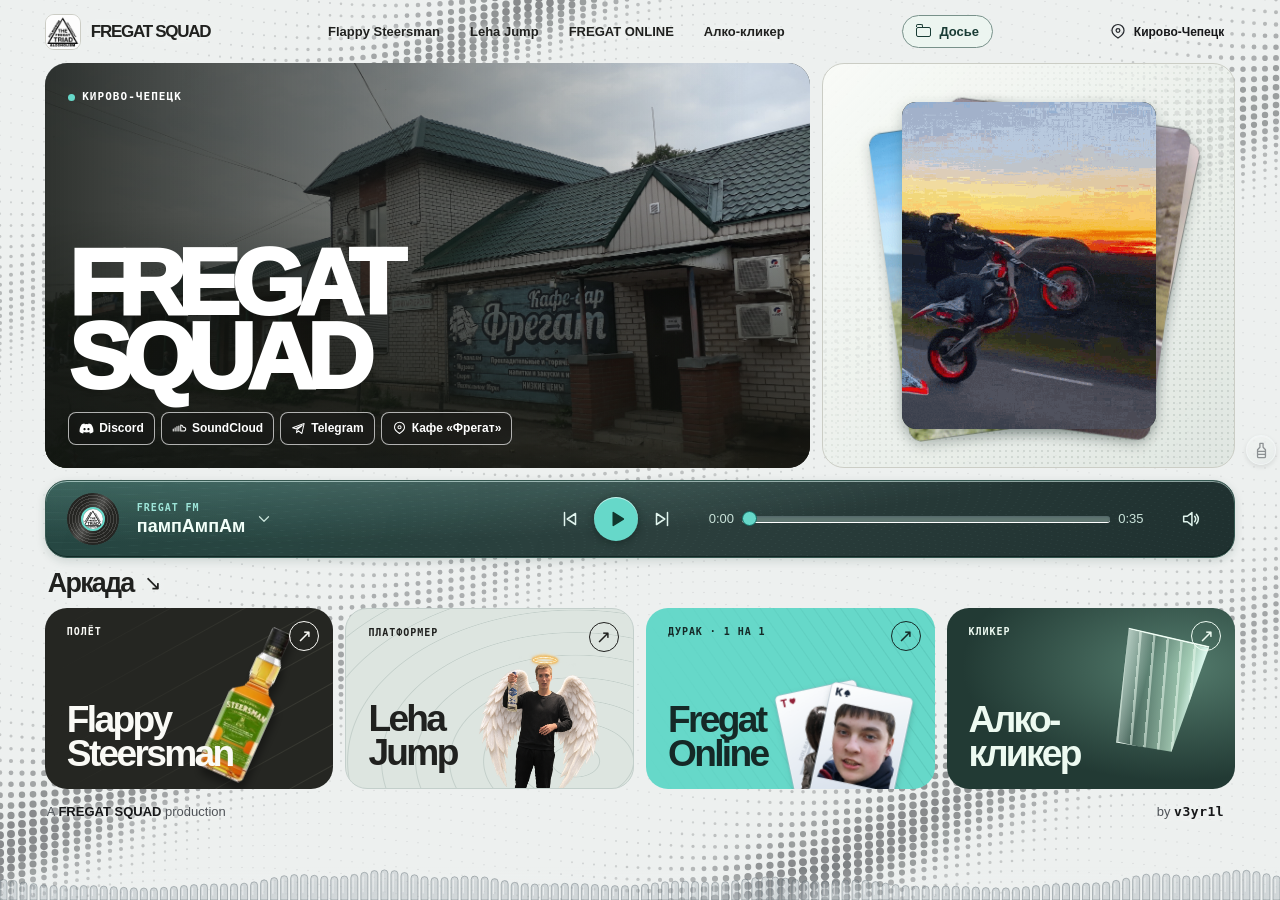
==== index.html @ 4a4ae1e2 "Publish Alko clicker with ten drinks, upgrades and wealth ranking" ====
<!doctype html>
<html lang="ru">
<head>
  <meta charset="utf-8">
  <meta name="viewport" content="width=device-width, initial-scale=1">
  <meta name="description" content="FREGAT SQUAD из Кирово-Чепецка. Слушай треки, листай колоду и заходи к нам.">
  <title>FREGAT SQUAD</title>
  <link rel="icon" href="media/logo.jpg">
  <link rel="preload" as="image" href="media/steersman.png">
  <link rel="stylesheet" href="style.css">
  <link rel="stylesheet" href="flappy.css?v=leaderboards">
  <link rel="stylesheet" href="jump.css">
  <link rel="stylesheet" href="durak.css?v=arcade-glass">
  <link rel="stylesheet" href="bento.css">
  <link rel="stylesheet" href="dossiers.css">
  <link rel="stylesheet" href="bar.css">
  <script src="bar-rules.js" defer></script>
  <script src="bar-save.js" defer></script>
  <script src="bar.js" defer></script>
  <script src="spectra.js" defer></script>
  <script src="soundcloud-player.js" defer></script>
  <script src="site.js?v=equalizer-wave" defer></script>
  <script src="arcade.js?v=leaderboards" defer></script>
  <script src="flappy.js?v=leaderboards" defer></script>
  <script src="jump.js?v=leaderboards" defer></script>
  <script src="durak.js" defer></script>
  <script src="vendor/gsap.min.js" defer></script>
  <script src="bento.js" defer></script>
  <script src="dossiers/members.js" defer></script>
  <script src="dossiers.js" defer></script>
</head>
<body data-leaderboard-url="https://fregat-squad-multiplayer.netlify.app/.netlify/functions/leaderboard">
  <canvas class="dot-wave" aria-hidden="true"></canvas>
  <div class="dot-light" aria-hidden="true"></div>
  <div class="shell">
    <header class="masthead">
      <a class="arcade-home" href="#home" aria-label="FREGAT SQUAD — главная"><img src="media/logo.jpg" alt="" width="38" height="38"><span>FREGAT SQUAD</span></a>
      <nav class="game-nav" aria-label="Игры FREGAT SQUAD">
        <a href="#flappy">Flappy Steersman</a>
        <a href="#leha-jump">Leha Jump</a>
        <a href="#fregat-online">FREGAT ONLINE</a>
        <a href="#alko-clicker">Алко-кликер</a>
      </nav>
      <a class="archive-link" href="#dossiers"><i aria-hidden="true"></i>Досье</a>
      <a class="city" href="https://yandex.ru/maps/org/fregat/206045547952/?ll=50.057565%2C58.547679&amp;z=14" target="_blank" rel="noopener">
        <svg viewBox="0 0 24 24" aria-hidden="true"><path d="M20 10c0 5-8 10-8 10S4 15 4 10a8 8 0 1 1 16 0Z"/><circle cx="12" cy="10" r="2.5"/></svg>
        Кирово-Чепецк
      </a>
    </header>
    <main>
      <div class="hero">
        <section class="intro" aria-labelledby="title">
          <img class="venue-photo" src="media/fregat-cafe.jpg" alt="">
          <span class="venue-tag"><i aria-hidden="true"></i> Кирово-Чепецк</span>
          <h1 id="title"><span>FREGAT</span><span>SQUAD</span></h1>
          <nav class="socials" aria-label="Ссылки сквада">
            <a href="https://discord.gg/5tpP6APnrq" target="_blank" rel="noopener"><svg viewBox="0 0 24 24" aria-hidden="true"><path fill="currentColor" stroke="none" d="M19.8 5.4a18 18 0 0 0-4.5-1.4l-.6 1.2a17 17 0 0 0-5.4 0L8.7 4a18 18 0 0 0-4.5 1.4C1.4 9.5.6 13.5 1 17.4a18 18 0 0 0 5.5 2.7l1.2-1.9-1.8-.9.4-.3a13.6 13.6 0 0 0 11.4 0l.4.3-1.8.9 1.2 1.9a18 18 0 0 0 5.5-2.7c.5-4.5-.8-8.5-3.2-12Zm-11 9.5c-1 0-1.7-.9-1.7-1.9 0-1.1.7-1.9 1.7-1.9s1.8.8 1.8 1.9c0 1-.8 1.9-1.8 1.9Zm6.4 0c-1 0-1.8-.9-1.8-1.9 0-1.1.8-1.9 1.8-1.9s1.7.8 1.7 1.9c0 1-.7 1.9-1.7 1.9Z"/></svg>Discord</a>
            <a href="https://soundcloud.com/anonymousfregatclub" target="_blank" rel="noopener"><svg viewBox="0 0 24 24" aria-hidden="true"><path d="M2 13v3m3-5v5m3-7v7m3-8v8m3-9.5V16h5a3 3 0 1 0-1.1-5.8A4.5 4.5 0 0 0 14 6.5Z"/></svg>SoundCloud</a>
            <a href="https://t.me/fregatsquad" target="_blank" rel="noopener"><svg viewBox="0 0 24 24" aria-hidden="true"><path d="m21 4-3.6 16-5.5-4.2-3 2.8.5-4.7L18 7.3l-10.6 5-4.8-1.5L21 4Z"/></svg>Telegram</a>
            <a href="https://yandex.ru/maps/org/fregat/206045547952/?ll=50.057565%2C58.547679&amp;z=14" target="_blank" rel="noopener"><svg viewBox="0 0 24 24" aria-hidden="true"><path d="M20 10c0 5-8 10-8 10S4 15 4 10a8 8 0 1 1 16 0Z"/><circle cx="12" cy="10" r="2.5"/></svg>Кафе «Фрегат»</a>
          </nav>
        </section>
        <section class="gallery" aria-label="Колода сквада">
          <button class="deck" type="button" aria-label="Показать следующую карту">
            <span class="card" data-depth="0"><img src="media/pitabaik1.gif" alt="Питбайк на закате"></span>
            <span class="card" data-depth="1" aria-hidden="true"><img src="media/pitbaik2.gif" alt="Питбайк, второй кадр"></span>
            <span class="card" data-depth="2" aria-hidden="true"><img src="media/pitbaik3.gif" alt="Питбайк, третий кадр"></span>
            <span class="card" data-depth="3" aria-hidden="true"><img src="media/surprise.jpg" alt="Сюрприз"></span>
          </button>
        </section>
      </div>
      <section class="flight" id="flight" data-game-view="flappy" data-game-title="Flappy Steersman" tabindex="0" aria-label="Игровое поле" aria-describedby="flight-help" hidden>
        <img class="flight-photo" src="media/fregat-cafe.jpg" alt="" loading="lazy">
        <canvas id="flight-canvas" aria-hidden="true"></canvas>
        <div class="flight-hud">
          <div class="flight-meters">
            <div>Счёт <output id="flight-score">0</output></div>
            <div>Рекорд <output id="flight-best">0</output></div>
          </div>
          <button class="flight-pause" id="flight-pause" type="button" aria-label="Пауза игры" hidden>
            <svg viewBox="0 0 24 24" aria-hidden="true"><path d="M9 5v14m6-14v14"/></svg>
          </button>
        </div>
        <div class="flight-overlay" id="flight-overlay">
          <div class="flight-panel">
            <h1 id="flight-title">Flappy<br>Steersman</h1>
            <p id="flight-status" role="status">Пролетай в просветах между стеклянными щитами.</p>
            <form class="flight-entry" id="flight-entry" hidden>
              <label for="flight-nickname">Никнейм для таблицы</label>
              <div class="flight-entry-fields">
                <input id="flight-nickname" type="text" required maxlength="20" autocomplete="nickname" spellcheck="false">
                <button class="flight-action" type="submit">Записать</button>
              </div>
            </form>
            <button class="flight-action" id="flight-action" type="button">Взлететь</button>
            <p class="flight-help" id="flight-help"><kbd>Пробел</kbd>, <kbd>↑</kbd> или касание экрана</p>
          </div>
          <details class="flight-leaders" id="flight-leaders">
            <summary>Таблица лидеров</summary>
            <p id="flight-leaders-empty">Запись от 21 очка.</p>
            <div class="flight-leaders-scroll" tabindex="0" role="region" aria-label="Общий рейтинг Flappy Steersman" hidden>
              <table aria-label="Результаты Flappy Steersman" id="flight-leaders-table" hidden>
                <thead><tr><th scope="col">Место</th><th scope="col">Ник</th><th scope="col">Очки</th></tr></thead>
                <tbody></tbody>
              </table>
            </div>
            <button type="button" class="flight-leaders-button" data-leaders-more hidden>Все рекорды</button>
            <button type="button" class="flight-leaders-button" data-leaders-import hidden>Перенести рекорды из этого браузера</button>
            <small class="flight-leaders-scope" data-leaders-feedback role="status"></small>
          </details>
        </div>
      </section>
      <section class="flight jump" id="jump" data-game-view="leha-jump" data-game-title="Leha Jump" tabindex="0" aria-label="Игровое поле Leha Jump" aria-describedby="jump-help" hidden>
        <img class="flight-photo" src="media/fregat-cafe.jpg" alt="" loading="lazy">
        <canvas id="jump-canvas" aria-hidden="true"></canvas>
        <div class="jump-stick" id="jump-stick" aria-hidden="true" hidden>
          <span class="jump-stick-knob"></span>
        </div>
        <div class="flight-hud">
          <div class="flight-meters">
            <div>Очки <output id="jump-score">0</output></div>
            <div>Рекорд <output id="jump-best">0</output></div>
          </div>
          <button class="flight-pause" id="jump-pause" type="button" aria-label="Пауза в Leha Jump" hidden>
            <svg viewBox="0 0 24 24" aria-hidden="true"><path d="M9 5v14m6-14v14"/></svg>
          </button>
        </div>
        <div class="flight-overlay" id="jump-overlay">
          <div class="flight-panel jump-panel">
            <h1 id="jump-title">Leha Jump</h1>
            <p id="jump-status" role="status">Гироскутер подбрасывает, бутылка даёт реактивный разгон. Берегись кактусов. Треснувшие платформы выдерживают один прыжок.</p>
            <form class="flight-entry" id="jump-entry" hidden>
              <label for="jump-nickname">Никнейм для таблицы</label>
              <div class="flight-entry-fields">
                <input id="jump-nickname" type="text" required maxlength="20" autocomplete="nickname" spellcheck="false">
                <button class="flight-action" type="submit">Записать</button>
              </div>
            </form>
            <button class="flight-action" id="jump-action" type="button">Начать подъём</button>
            <p class="flight-help" id="jump-help"><span class="jump-help-keys">Удерживай <kbd>←</kbd> <kbd>→</kbd> или край поля.</span><span class="jump-help-touch">Двигай джойстик влево и вправо.</span></p>
          </div>
          <details class="flight-leaders" id="jump-leaders">
            <summary>Таблица лидеров</summary>
            <p>Запись от 150 очков.</p>
            <div class="flight-leaders-scroll" tabindex="0" role="region" aria-label="Общий рейтинг Leha Jump" hidden>
              <table aria-label="Результаты Leha Jump" hidden>
                <thead><tr><th scope="col">Место</th><th scope="col">Ник</th><th scope="col">Очки</th></tr></thead>
                <tbody></tbody>
              </table>
            </div>
            <button type="button" class="flight-leaders-button" data-leaders-more hidden>Все рекорды</button>
            <button type="button" class="flight-leaders-button" data-leaders-import hidden>Перенести рекорды из этого браузера</button>
            <small class="flight-leaders-scope" data-leaders-feedback role="status"></small>
          </details>
        </div>
      </section>
      <section class="durak" data-game-view="fregat-online" data-game-title="FREGAT ONLINE" data-multiplayer-url="https://fregat-squad-multiplayer.netlify.app/.netlify/functions/durak" aria-label="FREGAT ONLINE" hidden>
        <div class="durak-layout">
          <div class="durak-lobby">
            <h1><span>FREGAT</span><span>ONLINE</span></h1>
            <p class="durak-game-type">Подкидной дурак · 1 на 1</p>
            <p class="durak-demo-note" id="durak-notice" role="status"></p>

            <form class="durak-panel" id="durak-lobby">
              <label for="durak-nickname">Твой ник</label>
              <input id="durak-nickname" name="nickname" maxlength="20" autocomplete="nickname" placeholder="Никнейм за столом" required>
              <button class="durak-button" type="submit">Найти соперника <span aria-hidden="true">→</span></button>
            </form>

            <div class="durak-panel" id="durak-search" hidden>
              <h2>Ищем соперника…</h2>
              <p>Когда за стол сядет второй игрок, раздадим по шесть карт.</p>
              <button class="durak-button durak-secondary" id="durak-cancel-search" type="button">Отменить поиск</button>
            </div>

            <div class="durak-panel" id="durak-match" hidden>
            <h2 id="durak-match-title">Матч</h2>
            <button class="durak-button durak-secondary" id="durak-leave" type="button">Сдаться</button>
            <button class="durak-button" id="durak-retry" type="button" hidden>Следующий матч</button>
            </div>
          </div>

          <section class="durak-table" id="durak-table" aria-label="Карточный стол">
            <div class="durak-cover">
              <div class="durak-fan" aria-hidden="true">
                <img src="media/durak/hearts-A.png" alt="">
                <img src="media/durak/clubs-K.png" alt="">
                <img src="media/durak/diamonds-Q.png" alt="">
              </div>
              <p>Колода Фрегата <span>36 карт</span></p>
            </div>
            <div class="durak-opponent-zone">
              <div class="durak-person"><b aria-hidden="true">С</b><span id="durak-opponent">Соперник</span></div>
              <div class="durak-opponent-hand" id="durak-opponent-hand" aria-hidden="true"></div>
            </div>
            <div class="durak-deck" id="durak-deck" hidden>
              <div class="durak-stack" id="durak-deck-count" aria-label="Осталось карт"></div>
              <span class="durak-deck-caption">Козырь <b class="durak-trump" id="durak-trump"></b></span>
            </div>
            <div class="durak-center" id="durak-center"></div>
            <div class="durak-hand-panel">
              <div class="durak-hand-info"><strong id="durak-player-name">Твои карты</strong></div>
              <div class="durak-hand" id="durak-hand" aria-label="Твоя рука"></div>
              <div class="durak-table-actions" id="durak-table-actions" hidden>
                <button class="durak-button durak-secondary" id="durak-take" type="button">Взять карты</button>
                <button class="durak-button" id="durak-done" type="button">Бито</button>
              </div>
              <p id="durak-table-status" role="status">Найди соперника, чтобы начать матч.</p>
            </div>
          </section>
        </div>
      </section>
      <section class="bar-game" data-game-view="alko-clicker" data-game-title="Алко-кликер" aria-label="Алко-кликер" hidden>
        <div class="bar-counter">
          <header class="bar-heading"><h1>Алко-кликер</h1><span>FREGAT BAR</span></header>
          <div class="bar-wallet"><strong id="bar-balance">0</strong><span>Fregat Coin</span></div>
          <div class="bar-scene">
            <div class="bar-halo" aria-hidden="true"></div>
            <button type="button" id="bar-tap" aria-label="Нажать на рюмку и заработать Fregat Coin">
              <svg viewBox="0 0 200 210" class="bar-glass" aria-hidden="true">
                <defs>
                  <linearGradient id="bar-crystal"><stop stop-color="#edfff8" stop-opacity=".85"/><stop offset=".09" stop-color="#dcfff5" stop-opacity=".22"/><stop offset=".24" stop-color="#ecffff" stop-opacity=".62"/><stop offset=".34" stop-color="#99ded3" stop-opacity=".15"/><stop offset=".72" stop-color="#b2eee3" stop-opacity=".13"/><stop offset=".88" stop-color="#effff8" stop-opacity=".66"/><stop offset="1" stop-color="#a8e6da" stop-opacity=".35"/></linearGradient>
                  <clipPath id="bar-inside"><path d="M27 38 Q100 60 173 38 L148 164 Q100 180 52 164Z"/></clipPath>
                </defs>
                <path d="M22 32 Q100 9 178 32 L151 181 Q100 202 49 181Z" fill="url(#bar-crystal)" stroke="#ddfff2" stroke-width="2"/>
                <g clip-path="url(#bar-inside)"><g class="bar-fill">
                  <path d="M18 60 Q61 48 99 59 T182 60 V189 H18Z" fill="var(--liquid)" opacity=".83"/>
                  <path d="M18 60 Q61 48 99 59 T182 60" fill="none" stroke="#fffbe3" stroke-width="3" opacity=".85"/>
                </g></g>
                <g fill="none" stroke="#d7fff4"><path opacity=".74" d="M26 40 54 178 68 183 47 46 M70 47 81 184 M151 45 134 184 145 180 171 43"/><path stroke-width="3" opacity=".32" d="m57 48 16 122m67-121-12 121"/></g>
                <path d="M48 169 Q100 189 154 169 L151 182 Q100 200 49 182Z" fill="url(#bar-crystal)"/>
                <ellipse cx="100" cy="32" rx="78" ry="13" fill="#b2fbe7" fill-opacity=".12" stroke="#e3fff5" stroke-width="3"/>
                <path d="M30 30 Q68 16 119 20" fill="none" stroke="white" stroke-width="3" stroke-linecap="round"/>
              </svg>
            </button>
          </div>
          <div class="bar-serving"><strong id="bar-serving">Пустая рюмка</strong><button type="button" id="bar-sip" hidden>Выпить</button></div>
          <div class="bar-rates"><span><b id="bar-power">+1</b> за тап</span><span><b id="bar-rate">0</b> FC / сек</span></div>
        </div>
        <div class="bar-ledger">
          <div class="bar-switch" aria-label="Разделы бара"><button type="button" aria-pressed="true" data-bar-panel="shelf">Бар</button><button type="button" aria-pressed="false" data-bar-panel="snacks">Закусь</button><button type="button" aria-pressed="false" data-bar-panel="upgrades">Прокачка</button><button type="button" aria-pressed="false" data-bar-panel="rich">Рейтинг</button></div>
          <div class="bar-catalog" id="bar-shelf"><header><h2>Барная карта</h2><span id="bar-count"></span></header><div id="bar-drinks"></div></div>
          <div class="bar-catalog" id="bar-upgrades" hidden><header><h2>Прокачка</h2></header><div id="bar-equipment"></div></div>
          <div class="bar-catalog" id="bar-snacks" hidden><header><h2>Закусь</h2></header><p id="bar-bites"></p><div id="bar-food"></div></div>
          <div class="bar-catalog" id="bar-rich" hidden><header><h2>Богатейшие</h2></header>
            <form id="bar-enroll"><label for="bar-nick">Ник в рейтинге</label><input id="bar-nick" maxlength="20" required autocomplete="nickname"><button>Войти в рейтинг</button></form>
            <p id="bar-profile"></p><ol id="bar-leaders"></ol><p id="bar-rank-status" role="status"></p>
          </div>
          <dialog id="bar-photo" aria-labelledby="bar-caption"><button type="button" aria-label="Закрыть фото">×</button><img alt=""><h2 id="bar-caption"></h2><p></p></dialog>
          <p class="bar-message" id="bar-message" role="status">Нажимай на рюмку, чтобы заработать монеты.</p>
        </div>
      </section>
      <section class="dossiers" data-game-view="dossiers" data-game-title="Досье Фрегата" aria-label="Досье Фрегата" hidden>
        <div id="dossier-desk"></div>
        <dialog id="member-file" aria-labelledby="member-file-name">
          <article class="file-paper" id="member-file-paper"></article>
        </dialog>
        <dialog id="dossier-viewer" aria-labelledby="viewer-caption">
          <div class="viewer-frame">
            <button class="viewer-close" type="button" aria-label="Закрыть просмотр">×</button>
            <img class="viewer-image" alt="">
            <div class="viewer-controls">
              <button type="button" data-step="-1" aria-label="Предыдущий снимок">←</button>
              <div><strong id="viewer-caption"></strong><small id="viewer-position"></small></div>
              <button type="button" data-step="1" aria-label="Следующий снимок">→</button>
            </div>
          </div>
        </dialog>
      </section>
      <section class="player" aria-label="Музыка FREGAT SQUAD">
        <audio id="audio" src="media/music/00_pampam.mp3" preload="metadata"></audio>
        <div class="track">
          <span class="record"><img class="track-logo" src="media/logo.jpg" width="30" height="30" alt=""></span>
          <div class="track-copy">
            <button class="track-toggle" id="track-toggle" type="button" aria-label="Выбрать трек" aria-describedby="track-title" aria-expanded="false" aria-controls="playlist">
              <span class="track-labels">
                <span class="radio-name">Fregat FM</span>
                <span id="player-status" aria-live="polite"></span>
                <strong id="track-title">пампАмпАм</strong>
              </span>
              <svg viewBox="0 0 24 24" aria-hidden="true"><path d="m6 9 6 6 6-6"/></svg>
            </button>
            <ol class="player-panel playlist" id="playlist" aria-label="Треки сквада" inert>
              <li><button type="button" data-file="00_pampam.mp3" aria-current="true">пампАмпАм</button></li>
              <li><button type="button" data-file="01_pitbaik.m4a">Питбайк</button></li>
              <li><button type="button" data-file="06_radio_fregat_fm.m4a">Радио Фрегат FM</button></li>
              <li><button type="button" data-soundcloud="klinok">Клинок</button></li>
              <li><button type="button" data-soundcloud="vofregatexolodno">#вофрегатехолодно</button></li>
              <li><button type="button" data-soundcloud="fregatovskayaromantika">Фрегатовская романтика</button></li>
              <li><button type="button" data-file="07_zapakh_mertvyachiny.m4a">Запах мертвячины</button></li>
              <li><button type="button" data-file="04_freddie_krueger.m4a">Freddie Krueger</button></li>
              <li><button type="button" data-soundcloud="dodna">До дна</button></li>
              <li><button type="button" data-soundcloud="daimneskazat">Дай мне сказать</button></li>
            </ol>
          </div>
        </div>
        <div class="controls">
          <button id="previous" type="button" aria-label="Предыдущий трек"><svg viewBox="0 0 24 24" aria-hidden="true"><path d="M6 5v14m12-13-9 6 9 6Z"/></svg></button>
          <button id="play" type="button" aria-label="Воспроизвести"><svg viewBox="0 0 24 24" aria-hidden="true"><path class="play-shape" d="m9 5 11 7-11 7Z"/><path class="pause-shape" d="M9 5v14m6-14v14"/></svg></button>
          <button id="next" type="button" aria-label="Следующий трек"><svg viewBox="0 0 24 24" aria-hidden="true"><path d="M18 5v14M6 6l9 6-9 6Z"/></svg></button>
        </div>
        <div class="timeline">
          <span id="elapsed">0:00</span>
          <input id="seek" type="range" min="0" max="1000" value="0" aria-label="Позиция в треке" disabled>
          <span id="duration">0:00</span>
        </div>
        <div class="sound">
          <button id="sound-toggle" type="button" aria-label="Настройки громкости" aria-expanded="false" aria-controls="sound-panel">
            <svg viewBox="0 0 24 24" aria-hidden="true"><path d="M4 9h4l5-4v14l-5-4H4Z"/><path class="sound-waves" d="M16 9a5 5 0 0 1 0 6m2-8a8 8 0 0 1 0 10"/><path class="sound-muted" d="m16 10 5 5m0-5-5 5"/></svg>
          </button>
          <div class="player-panel sound-panel" id="sound-panel" inert>
            <label for="volume">Громкость</label>
            <output id="volume-value" for="volume">8%</output>
            <input id="volume" type="range" min="0" max="100" value="8">
          </div>
        </div>
        <div class="soundcloud-host" id="soundcloud-host" hidden></div>
      </section>
      <section class="home-games" aria-labelledby="games-title">
        <h2 id="games-title">Аркада<span aria-hidden="true">↘</span></h2>
        <div class="game-tiles">
          <a class="game-tile game-flight" href="#flappy">
            <span class="game-kind">Полёт</span>
            <strong>Flappy<br>Steersman</strong>
            <span class="game-art flight-art" aria-hidden="true"><img src="media/steersman.png" alt=""></span>
            <span class="tile-arrow" aria-hidden="true">↗</span>
          </a>
          <a class="game-tile game-jump" href="#leha-jump">
            <span class="game-kind">Платформер</span>
            <strong>Leha<br>Jump</strong>
            <img class="game-art jump-art" src="media/leha.png" alt="">
            <span class="tile-arrow" aria-hidden="true">↗</span>
          </a>
          <a class="game-tile game-online" href="#fregat-online">
            <span class="game-kind">Дурак · 1 на 1</span>
            <strong>Fregat<br>Online</strong>
            <span class="game-art hand-art" aria-hidden="true"><img src="media/durak/hearts-A.png" alt=""><img src="media/durak/spades-K.png" alt=""></span>
            <span class="tile-arrow" aria-hidden="true">↗</span>
          </a>
          <a class="game-tile game-bar" href="#alko-clicker">
            <span class="game-kind">Кликер</span><strong>Алко-<br>кликер</strong>
            <span class="game-art bar-tile-glass" aria-hidden="true"></span><span class="tile-arrow" aria-hidden="true">↗</span>
          </a>
        </div>
      </section>
    </main>
    <footer class="site-credit">
      <span>A <strong>FREGAT SQUAD</strong> production</span>
      <span class="site-credit-maker">by <strong>v3yr1l</strong></span>
    </footer>
  </div>
  <div class="equalizer" aria-hidden="true"><canvas id="equalizer"></canvas></div>
  <button class="bottle-button" type="button" aria-label="Запустить бутылки Steersman" title="Steersman">
    <svg viewBox="0 0 24 24" aria-hidden="true"><path d="M10 3h4v5l3 3v8.5a1.5 1.5 0 0 1-1.5 1.5h-7A1.5 1.5 0 0 1 7 19.5V11l3-3Zm-3 10h10m-10 4h10"/></svg>
  </button>
  <div class="bottle-layer" aria-hidden="true"></div>
  <template id="bottle-template">
    <span class="falling-bottle"><img src="media/steersman.png" width="447" height="447" alt=""></span>
  </template>
</body>
</html>
---- style.css ----
﻿:root {
  color-scheme: light;
  --ink: #161719;
  --muted: #4f5358;
  --line: #26292e36;
  --accent: #26292e;
  --glass-rim: #faffffad;
  --glass-fill: radial-gradient(ellipse at 18% -30%, #ffffff46, transparent 60%),
    linear-gradient(144deg, #ffffff12, transparent 43%, #68768c07 67%, #8693a31c);
  --glass-depth: inset 1px 1px 2px #ffffffbf, inset 3px 4px 8px #ffffff42,
    inset -1px -1px 2px #fff8, inset -3px -4px 9px #38425230, 3px 5px 12px #2e36472e;
  --equalizer-height: clamp(82px, 12vh, 128px);
  font-family: "Segoe UI", Arial, sans-serif;
  color: var(--ink);
  background: #ebeced;
}

*, *::before, *::after { box-sizing: border-box; }
body { margin: 0; min-height: 100vh; padding-bottom: calc(var(--equalizer-height) + env(safe-area-inset-bottom)); }
a { color: inherit; text-decoration: none; }
button, input { font: inherit; color: inherit; }
button, input[type="range"] { cursor: pointer; }
:focus-visible { outline: 2px solid var(--accent); outline-offset: 4px; }
svg { width: 22px; height: 22px; fill: none; stroke: currentColor; stroke-width: 1.65; stroke-linecap: round; stroke-linejoin: round; }

.dot-wave, .dot-light {
  position: fixed;
  inset: 0;
  width: 100%;
  height: 100%;
  pointer-events: none;
}
.dot-light {
  background: radial-gradient(ellipse 200px 160px at var(--light-x, 50%) var(--light-y, 50%), #fff9, transparent);
  opacity: 0;
  transition: opacity .35s;
}
.dot-light[data-visible] { opacity: 1; }

.equalizer {
  position: fixed;
  inset: auto 0 0;
  z-index: 1;
  padding-bottom: env(safe-area-inset-bottom);
  background: linear-gradient(transparent 48%, #eff3f54d);
  pointer-events: none;
}
.equalizer canvas {
  display: block;
  width: 100%;
  height: var(--equalizer-height);
}
.bottle-button {
  position: fixed;
  z-index: 3;
  top: 50%;
  right: max(11px, env(safe-area-inset-right));
  transform: translateY(-50%);
  display: grid;
  width: 40px;
  height: 40px;
  padding: 0;
  place-items: center;
  border: 1px solid var(--glass-rim);
  border-radius: 50%;
  background: var(--glass-fill);
  box-shadow: var(--glass-depth);
  color: #44484e;
  opacity: .57;
  backdrop-filter: blur(1.5px);
  transition: background .2s, opacity .2s, box-shadow .2s;
}
.bottle-button:hover, .bottle-button:focus-visible {
  opacity: 1;
  background-color: #fff3;
  box-shadow: var(--glass-depth), 0 4px 16px #17191e25;
}
.bottle-button svg { width: 19px; height: 19px; }
.bottle-layer {
  position: fixed;
  z-index: 4;
  inset: 0;
  overflow: hidden;
  pointer-events: none;
}
.falling-bottle {
  position: absolute;
  top: 0;
  left: 0;
  aspect-ratio: 128 / 409;
  visibility: hidden;
  filter: drop-shadow(2px 6px 4px #17191e4d);
}
.falling-bottle img {
  position: absolute;
  left: -125%;
  top: -4.9%;
  width: 349.2%;
  height: auto;
  clip-path: polygon(44.8% 4.5%, 54.6% 4.5%, 55.7% 5.6%, 55.6% 20.3%, 57.8% 24.5%, 57.8% 34%, 56.3% 38.7%, 58% 42%, 63.5% 46.3%, 64% 49.4%, 64% 92.8%, 62.5% 95.3%, 37.6% 95.3%, 36% 92.8%, 36% 49.3%, 37% 46.7%, 42.5% 42.8%, 44% 38.7%, 42.4% 34%, 42.3% 24.8%, 44.5% 20.4%, 44.2% 5.9%);
}

.shell {
  position: relative;
  display: flex;
  flex-direction: column;
  width: min(100% - 80px, 1240px);
  min-height: calc(100svh - var(--equalizer-height) - env(safe-area-inset-bottom));
  margin-inline: auto;
}
.site-credit {
  display: flex;
  flex-wrap: wrap;
  justify-content: center;
  align-items: center;
  align-self: center;
  gap: 7px 11px;
  margin: auto 0 12px;
  padding: 5px 5px 5px 13px;
  border: 1px solid var(--glass-rim);
  border-radius: 999px;
  background: var(--glass-fill);
  backdrop-filter: blur(2px);
  box-shadow: var(--glass-depth);
  color: var(--muted);
  font-size: 13px;
  line-height: 1.3;
}
.site-credit strong { color: var(--ink); font-weight: 780; }
.site-credit-maker {
  padding: 4px 9px;
  border: 1px solid #fff9;
  border-radius: 999px;
  background: linear-gradient(130deg, #e3edf7ab, #f9fcffb8);
  box-shadow: inset 0 1px 2px #fff, 0 2px 6px #39466226;
}
.site-credit-maker strong { font-family: Consolas, monospace; letter-spacing: .04em; }
.masthead {
  min-height: 65px;
  display: flex;
  align-items: center;
  justify-content: space-between;
  gap: 12px;
  border-bottom: 1px solid var(--line);
}
.city { display: inline-flex; gap: 6px; align-items: center; padding: 7px 11px; border-radius: 999px; color: var(--ink); font-size: 14px; text-shadow: 0 1px 4px #fff; }
.city svg { width: 18px; height: 18px; color: var(--accent); }
.city:hover { text-decoration: underline; }
.game-nav { display: flex; flex-wrap: wrap; gap: 6px; }
.game-nav a, .game-nav button {
  display: inline-flex;
  align-items: center;
  min-height: 38px;
  padding: 6px 12px;
  border: 1px solid var(--glass-rim);
  border-radius: 999px;
  background: var(--glass-fill);
  backdrop-filter: blur(2px);
  box-shadow: var(--glass-depth);
  font-size: 14px;
  font-weight: 650;
}
.game-nav a:hover, .game-nav a[aria-current="page"] { background-color: #ffffffa1; }
.game-nav button:disabled { color: var(--muted); opacity: .68; cursor: default; }

.hero {
  display: grid;
  grid-template-columns: minmax(0, 1.2fr) minmax(0, 1fr);
  gap: 32px;
  align-items: center;
  padding-block: clamp(26px, 5vh, 62px);
}
.squad-logo {
  display: block;
  width: clamp(96px, 11vw, 148px);
  height: auto;
  margin-bottom: 24px;
  padding: 4px;
  border: 2px solid var(--glass-rim);
  border-radius: 23%;
  background: var(--glass-fill);
  box-shadow: var(--glass-depth), 0 9px 25px #1c22212b;
}
h1 {
  margin: 0 0 28px;
  font-family: "Arial Black", "Segoe UI", Arial, sans-serif;
  font-weight: 900;
  font-size: clamp(71px, 9vw, 142px);
  line-height: .8;
  letter-spacing: -.079em;
  text-shadow: 0 2px 28px #fff;
}
h1 span { display: block; }
h1 span + span {
  background: linear-gradient(105deg, #575c62 1%, #73777a 42%, #414549 83%);
  color: transparent;
  background-clip: text;
  text-shadow: none;
  filter: drop-shadow(0 6px 18px #ffffffb0);
}
.socials { display: flex; flex-wrap: wrap; gap: 8px; }
.socials a {
  min-height: 44px;
  display: inline-flex;
  align-items: center;
  gap: 7px;
  padding: 8px 13px;
  border-radius: 50px;
  font-size: 14px;
  font-weight: 650;
  transition: background-color .18s, box-shadow .18s;
}
.socials a:hover, .city:hover { background-color: #fff3; box-shadow: var(--glass-depth), 0 5px 16px #303c5125; }
.socials svg { width: 18px; height: 18px; }

.gallery {
  --card-width: clamp(175px, 22vw, 290px);
  display: grid;
  justify-items: center;
  padding: 34px 18px;
  isolation: isolate;
  border-radius: 34px;
  overflow: hidden;
}
.deck {
  position: relative;
  width: var(--card-width);
  aspect-ratio: 4 / 5.15;
  display: block;
  padding: 0;
  background: transparent;
  border: 0;
  border-radius: 16px;
  -webkit-tap-highlight-color: transparent;
}
.card {
  position: absolute;
  inset: 0;
  border-radius: 16px;
  padding: 4px;
  border: 1px solid var(--glass-rim);
  overflow: hidden;
  background: var(--glass-fill);
  box-shadow: var(--glass-depth), 0 9px 22px #19202e51;
  backdrop-filter: blur(1px);
  transform: var(--pose);
  transition: transform .2s cubic-bezier(.2,.7,.2,1), border-color .1s ease;
  pointer-events: none;
}
.card[data-depth="0"] { --pose: none; z-index: 4; }
.card[data-depth="1"] { --pose: translate(8%, 1%) rotate(8deg) scale(.96); z-index: 3; }
.card[data-depth="2"] { --pose: translate(-8%, 2%) rotate(-8deg) scale(.95); z-index: 2; }
.card[data-depth="3"] { --pose: translate(12%, 0%) rotate(12deg) scale(.9); z-index: 1; }
.deck:hover .card[data-depth="0"] { border-color: #fff; transform: translateY(-3px) rotate(-1deg); }
.card img { display: block; width: 100%; height: 100%; border-radius: 11px; object-fit: cover; }

.player {
  position: relative;
  z-index: 2;
  display: grid;
  grid-template-columns: minmax(0,1.05fr) auto minmax(0,1fr) auto;
  gap: clamp(12px, 2vw, 28px);
  align-items: center;
  padding: 14px 18px;
  margin-bottom: 24px;
  border-radius: 28px;
}
.city, .socials a, .gallery, .player::before, .player-panel {
  border: 1px solid var(--glass-rim);
  background-image: var(--glass-fill);
  box-shadow: var(--glass-depth);
  backdrop-filter: blur(1.6px);
}
.gallery, .player::before {
  box-shadow: var(--glass-depth), inset 0 0 9px #ffffff4d, 0 13px 27px #31394626;
}
.gallery {
  backdrop-filter: blur(1.3px);
}
.player::before {
  content: "";
  position: absolute;
  inset: 0;
  z-index: -1;
  border-radius: inherit;
  pointer-events: none;
}
.track, .controls, .timeline { display: flex; align-items: center; }
.track { min-width: 0; gap: 11px; }
.track-logo { flex: 0 0 auto; border-radius: 13px; border: 1px solid var(--glass-rim); box-shadow: var(--glass-depth); }
.track-copy { position: relative; min-width: 0; }
.track-toggle {
  min-height: 44px;
  width: 100%;
  display: flex;
  align-items: center;
  gap: 10px;
  padding: 3px 8px;
  text-align: left;
  background: transparent;
  border: 0;
  border-radius: 999px;
}
.track-toggle:hover, .track-toggle[aria-expanded="true"] { background: #fff3; }
.track-labels { display: grid; gap: 2px; min-width: 0; }
#player-status {
  position: absolute;
  width: 1px;
  height: 1px;
  clip-path: inset(50%);
  overflow: hidden;
  white-space: nowrap;
}
.track-labels strong { overflow: hidden; text-overflow: ellipsis; white-space: nowrap; }
.track-toggle svg { flex: 0 0 18px; height: 18px; color: var(--accent); transition: transform .24s; }
.track-toggle[aria-expanded="true"] svg { transform: rotate(180deg); }

.player-panel {
  position: absolute;
  z-index: 3;
  bottom: calc(100% + 19px);
  margin: 0;
  padding: 8px;
  background-color: #eef0f247;
  border-radius: 22px;
  box-shadow: var(--glass-depth), 0 18px 35px #262e442e;
  backdrop-filter: blur(4px);
  opacity: 1;
  visibility: visible;
  transform: translateY(0) scale(1);
  transform-origin: bottom left;
  transition: opacity .22s, transform .25s cubic-bezier(.2,.75,.25,1), visibility 0s;
}
.player-panel[inert] { opacity: 0; visibility: hidden; pointer-events: none; transform: translateY(10px) scale(.96); transition-delay: 0s, 0s, .25s; }
.playlist {
  list-style: none;
  counter-reset: track;
  left: -59px;
  width: min(340px, calc(100vw - 58px));
  max-height: min(365px, 52vh);
  overflow: auto;
}
.playlist li { counter-increment: track; }
.playlist button {
  display: grid;
  width: 100%;
  grid-template-columns: 25px 1fr;
  align-items: center;
  gap: 7px;
  padding: 7px 10px;
  min-height: 39px;
  border: 0;
  border-radius: 9px;
  text-align: left;
  font-size: 15px;
  background: transparent;
  transition: background .18s, color .18s;
}
.playlist button::before {
  content: counter(track, decimal-leading-zero);
  font-size: 12px;
  color: var(--muted);
  font-variant-numeric: tabular-nums;
}
.playlist button:hover { background: #fff4; }
.playlist button[aria-current] { color: var(--accent); background: var(--glass-fill); box-shadow: var(--glass-depth); font-weight: 700; }
.playlist button:focus-visible { outline-offset: -2px; }

.controls { gap: 3px; }
.controls button, #sound-toggle { display: grid; width: 42px; height: 44px; place-items: center; background: transparent; border: 0; border-radius: 50%; }
.controls button, #sound-toggle {
  border: 1px solid var(--glass-rim);
  background: var(--glass-fill);
  box-shadow: var(--glass-depth);
  color: var(--ink);
}
.controls #play { width: 50px; height: 50px; background-color: #fff1; }
.controls button:hover, .controls #play:hover, #sound-toggle:hover, #sound-toggle[aria-expanded="true"] { background-color: #fff4; }
.play-shape { fill: currentColor; }
.pause-shape, #play[data-playing] .play-shape { display: none; }
#play[data-playing] .pause-shape { display: initial; }

.timeline { gap: 8px; color: var(--muted); font-size: 13px; font-variant-numeric: tabular-nums; }
.timeline span { min-width: 3ch; }
.timeline input, .sound-panel input {
  min-width: 0;
  margin: 0;
  min-height: 38px;
  appearance: none;
  background: transparent;
  --range-rail: linear-gradient(90deg, #6f7e93b5 var(--position, 0%), #f8fbffd1 var(--position, 0%));
}
.timeline input::-webkit-slider-runnable-track, .sound-panel input::-webkit-slider-runnable-track {
  height: 6px;
  border-radius: 999px;
  background: var(--range-rail);
  box-shadow: inset 0 1px 2px #27365045, 0 1px 0 #fff;
}
.timeline input::-moz-range-track, .sound-panel input::-moz-range-track {
  height: 6px;
  border-radius: 999px;
  background: var(--range-rail);
  box-shadow: inset 0 1px 2px #27365045, 0 1px 0 #fff;
}
.timeline input::-webkit-slider-thumb, .sound-panel input::-webkit-slider-thumb {
  appearance: none;
  width: 19px;
  height: 19px;
  margin-top: -6.5px;
  border: 1px solid var(--glass-rim);
  border-radius: 50%;
  background: linear-gradient(145deg, #fff, #dce5ef);
  box-shadow: var(--glass-depth), 0 1px 3px #18253655;
}
.timeline input::-moz-range-thumb, .sound-panel input::-moz-range-thumb {
  width: 17px;
  height: 17px;
  border: 1px solid var(--glass-rim);
  border-radius: 50%;
  background: linear-gradient(145deg, #fff, #dce5ef);
  box-shadow: var(--glass-depth), 0 1px 3px #18253655;
}
.timeline input { flex: 1; }
.sound { position: relative; }
#sound-toggle { width: 44px; }
.sound-muted, #sound-toggle[data-muted] .sound-waves { display: none; }
#sound-toggle[data-muted] .sound-muted { display: initial; }
.sound-panel {
  right: 0;
  width: 188px;
  padding: 12px 14px 4px;
  display: grid;
  grid-template-columns: 1fr auto;
  gap: 1px 8px;
  align-items: center;
  font-size: 14px;
  transform-origin: bottom right;
}
.sound-panel output { color: var(--accent); font-variant-numeric: tabular-nums; }
.sound-panel input { grid-column: 1 / -1; width: 100%; }
.soundcloud-host { grid-column: 1 / -1; min-width: 0; }
.soundcloud-host iframe { display: block; width: 100%; height: 110px; border: 0; border-radius: 14px; }
.soundcloud-host a { display: inline-block; padding: 6px 0; text-decoration: underline; }

@media (max-width: 970px) {
  .shell { width: calc(100% - 48px); }
  .hero { gap: 20px; }
  .player { gap: 10px; }
}
@media (max-width: 680px) {
  :root { --equalizer-height: clamp(64px, 10vh, 86px); }
  .shell { width: calc(100% - 32px); }
  .masthead { min-height: 48px; }
  .hero { grid-template-columns: 1fr; gap: 22px; }
  .squad-logo { width: 88px; margin-bottom: 19px; }
  h1 { font-size: clamp(58px, 16vw, 102px); margin-bottom: 22px; }
  .gallery { --card-width: clamp(155px, 53vw, 240px); padding-block: 25px; }
  .player { grid-template-columns: minmax(0,1fr) auto auto; padding: 10px; gap: 5px; }
  .controls { gap: 0; }
  .controls button { width: 32px; }
  .controls #play { width: 42px; height: 42px; }
  .track { gap: 6px; }
  .track-logo { width: 35px; height: 35px; }
  .track-toggle { gap: 1px; padding-inline: 0; }
  .playlist { left: -41px; }
  .timeline { grid-column: 1 / -1; grid-row: 2; }
}
@media (max-width: 540px) {
  .masthead { flex-wrap: wrap; gap: 6px 12px; padding-block: 8px; }
  .game-nav { gap: 4px; }
  .game-nav a, .game-nav button { min-height: 36px; padding-inline: 8px; font-size: 13px; }
}
@media (prefers-reduced-motion: reduce) {
  *, *::before, *::after { transition: none !important; }
  .dot-light { display: none; }
  .deck:hover .card[data-depth="0"] { transform: none; }
}
---- flappy.css ----
.arcade {
  --flight-glass: linear-gradient(145deg, #f5f8fbc2, #f3f5f783 75%, #c7d0ddab);
  --flight-rim: #faffffd4;
  padding-bottom: env(safe-area-inset-bottom);
  background: radial-gradient(ellipse at 80% 4%, #f8fafb, #e9ebef 69%);
}
.arcade .city, .arcade .bottle-button, .arcade .bottle-layer { display: none; }
.arcade .equalizer { visibility: hidden; }
.arcade .shell { min-height: calc(100svh - env(safe-area-inset-bottom)); }
.arcade .player { margin-block: 12px 8px; }
.hero[hidden], .flight[hidden], .arcade-home[hidden] { display: none; }
.arcade-home {
  display: inline-flex;
  align-items: center;
  gap: 8px;
  min-height: 38px;
  font-size: 14px;
  font-weight: 850;
  letter-spacing: -.02em;
}
.arcade-home img { border-radius: 8px; box-shadow: var(--glass-depth); }
.arcade-home:hover { text-decoration: underline; }
.flight {
  position: relative;
  isolation: isolate;
  height: clamp(370px, calc(100svh - 168px), 815px);
  overflow: hidden;
  border: 1px solid #fff;
  border-radius: 30px;
  background: #a3a7ad;
  box-shadow: 0 16px 40px #18233332, 0 0 0 1px #35435421;
  touch-action: manipulation;
  user-select: none;
}
.flight-photo, #flight-canvas, .flight-overlay {
  position: absolute;
  inset: 0;
  width: 100%;
  height: 100%;
}
.flight-photo {
  object-fit: cover;
  object-position: 68% 63%;
  filter: saturate(.5) contrast(.91) brightness(1.06);
  pointer-events: none;
}
.flight::after {
  content: "";
  position: absolute;
  inset: 0;
  z-index: -1;
  background: linear-gradient(180deg, #edf3fa38, transparent 44%, #121d2a55);
  pointer-events: none;
}
.flight-photo { z-index: -2; }
#flight-canvas { display: block; }
.flight-hud {
  position: absolute;
  inset: 16px 17px auto;
  display: flex;
  justify-content: space-between;
  align-items: flex-start;
  pointer-events: none;
}
.flight-meters { display: flex; gap: 7px; }
.flight-meters div, .flight-pause, .flight-panel, .flight-leaders {
  color: #121a23;
  border: 1px solid var(--flight-rim);
  background: var(--flight-glass);
  backdrop-filter: blur(7px);
  box-shadow: var(--glass-depth), 0 8px 24px #20283629;
}
.flight-meters div {
  display: flex;
  align-items: baseline;
  gap: 9px;
  min-width: 89px;
  padding: 8px 12px;
  border-radius: 999px;
  font-size: 12px;
  font-weight: 650;
}
.flight-meters output { font-size: 19px; font-weight: 850; font-variant-numeric: tabular-nums; }
.flight-pause {
  display: grid;
  width: 45px;
  height: 45px;
  place-items: center;
  border-radius: 50%;
  pointer-events: auto;
}
.flight-pause[hidden], .flight-overlay[hidden] { display: none; }
.flight-pause:hover, .flight-action:hover { background-color: #fff7; }
.flight-overlay {
  display: grid;
  grid-template-columns: minmax(0, 1fr) minmax(185px, 236px);
  align-content: end;
  align-items: end;
  gap: 14px;
  overflow-y: auto;
  padding: clamp(16px, 5vw, 65px);
  background: linear-gradient(105deg, #101d282b, transparent 75%);
}
.flight-panel {
  width: min(100%, 435px);
  container-type: inline-size;
  padding: clamp(19px, 4vw, 33px);
  border-radius: 24px;
}
.flight-panel h1 {
  font-size: clamp(34px, 18cqi, 62px);
  letter-spacing: -.075em;
  line-height: .87;
  margin: 0 0 16px;
  text-shadow: none;
}
.flight-panel p { margin: 0 0 16px; line-height: 1.4; }
.flight-action {
  min-height: 45px;
  min-width: 120px;
  padding: 7px 18px;
  border: 1px solid #fff;
  border-radius: 999px;
  background: #f6f9fcdb;
  box-shadow: var(--glass-depth);
  font-weight: 800;
}
.flight-panel .flight-help { margin: 13px 0 0; font-size: 13px; line-height: 1.65; color: #3a4654; }
.flight-help kbd {
  padding: 1px 5px;
  border: 1px solid #f5f9fc;
  border-radius: 5px;
  font: inherit;
  background: #fff6;
}
.flight-entry { margin: 0 0 12px; }
.flight-entry label { display: block; margin-bottom: 6px; font-size: 14px; font-weight: 700; }
.flight-entry-fields { display: flex; flex-wrap: wrap; gap: 7px; }
.flight-entry input {
  flex: 1 1 125px;
  min-width: 0;
  width: 100%;
  min-height: 44px;
  border: 1px solid #faffffdc;
  border-radius: 999px;
  background: #ffffff8c;
  padding: 8px 12px;
  user-select: text;
}
.flight-entry .flight-action { min-width: auto; }
.flight-panel:has(.flight-entry:not([hidden])) > .flight-action {
  min-height: 36px;
  padding: 2px 8px;
  background: transparent;
  box-shadow: none;
  border-color: transparent;
  text-decoration: underline;
}
.flight-leaders { min-width: 0; border-radius: 18px; padding: 10px 12px; align-self: end; }
.flight-leaders summary { padding: 4px 0; font-weight: 800; cursor: pointer; }
.flight-leaders-scope { display: block; color: #394552; font-size: 12px; }
.flight-leaders-scope:not(:empty) { margin-top: 5px; }
.flight-leaders-scroll { max-height: min(31svh, 260px); overflow: auto; overscroll-behavior: contain; }
.flight-leaders-button {
  margin-top: 6px;
  padding: 5px 9px;
  border: 1px solid var(--flight-rim);
  border-radius: 10px;
  background: var(--flight-glass);
  color: inherit;
  font: inherit;
  font-size: 12px;
  cursor: pointer;
}
.flight-leaders-button:disabled { opacity: .6; cursor: wait; }
.flight-leaders p { margin: 6px 0 2px; font-size: 13px; color: #394552; }
.flight-leaders table { width: 100%; margin-top: 4px; border-collapse: collapse; table-layout: fixed; font-size: 13px; }
.flight-leaders th, .flight-leaders td { padding: 5px 2px; text-align: left; }
.flight-leaders th { font-size: 11px; font-weight: 650; color: #394552; }
.flight-leaders th:first-child { width: 42px; }
.flight-leaders th:last-child { width: 44px; }
.flight-leaders :is(th, td):last-child { text-align: right; font-variant-numeric: tabular-nums; }
.flight-leaders td { border-top: 1px solid #6a7c9433; }
.flight-leaders td:nth-child(2) { overflow: hidden; text-overflow: ellipsis; white-space: nowrap; }
.flight-leaders tbody > tr:first-child td { font-weight: 750; }
@media (max-width: 680px) {
  .arcade .shell { width: calc(100% - 24px); }
  .arcade .masthead { flex-wrap: wrap; gap: 5px 8px; padding-block: 8px; }
  .flight { height: clamp(330px, calc(100svh - 222px), 690px); border-radius: 22px; }
  .flight-photo { object-position: 70% 68%; }
  .flight-overlay { grid-template-columns: minmax(0, 1fr); gap: 8px; padding: 12px; }
  .flight-leaders { width: min(100%, 435px); padding-block: 6px; }
  .flight-hud { inset: 10px 10px auto; }
}
---- jump.css ----
.jump {
  width: min(100%, 650px);
  margin-inline: auto;
}
#jump-canvas { display: block; position: absolute; inset: 0; width: 100%; height: 100%; touch-action: none; }
.jump-stick, .jump-help-touch { display: none; }
@media (any-pointer: coarse) {
  .jump-help-keys { display: none; }
  .jump-help-touch { display: inline; }
  .jump-stick:not([hidden]) {
    position: absolute; z-index: 2; left: 14px; bottom: max(14px,env(safe-area-inset-bottom));
    width: 126px; height: 56px; display: grid; place-items: center;
    touch-action: none; user-select: none; -webkit-user-select: none;
    border: 1px solid #e8fffb94; border-radius: 40px;
    background: linear-gradient(160deg,#324a46c9,#122321c9);
    box-shadow: inset 0 1px 2px #edfff850,0 3px 9px #111e1e52;
  }
  .jump-stick::before, .jump-stick::after {
    content: ""; position: absolute; width: 8px; height: 8px;
    border: solid #def3ebcb; border-width: 0 0 2px 2px;
  }
  .jump-stick::before { left: 14px; rotate: 45deg; }
  .jump-stick::after { right: 14px; rotate: 225deg; }
  .jump-stick-knob {
    position: relative; z-index: 1; width: 40px; height: 40px; border-radius: 50%;
    border: 1px solid #eefdfa; background: radial-gradient(circle at 35% 25%,#effbf6,#b5cfc7 70%);
    box-shadow: 0 2px 5px #09171482; transform: translateX(var(--stick-x,0px));
    transition: transform .12s ease-out; pointer-events: none;
  }
  .jump-stick[data-held] .jump-stick-knob { transition: none; background: #96e9d8; }
}
.jump .flight-overlay { padding: clamp(12px, 3vw, 22px); background: linear-gradient(transparent 30%, #d7dfe9a1); }
.jump .flight-panel { background: linear-gradient(145deg, #fbfdffd9, #e9eef6c9); }
.jump-panel h1 { font-size: clamp(37px, 18cqi, 58px); }
@media (max-width: 680px) {
  .jump .flight-overlay { padding: 12px; }
  .jump-panel p { margin-bottom: 12px; }
}
---- durak.css ----
.durak {
  --ink: #121a23;
  --red-suit: #a33349;
  color: var(--ink);
}
.durak[hidden], .durak [hidden] { display: none !important; }

.durak-layout {
  display: grid;
  grid-template-columns: minmax(230px, .95fr) minmax(0, 2.25fr);
  align-items: center;
  gap: clamp(18px, 4vw, 46px);
  padding-block: clamp(16px, 3vh, 30px);
}
.durak h1 {
  margin: 0 0 17px;
  font: 900 clamp(48px, 5.7vw, 78px)/.82 "Arial Black", "Segoe UI", sans-serif;
  letter-spacing: -.095em;
  text-shadow: none;
}
.durak h1 span { display: block; }
.durak h2 { margin: 0 0 8px; font-size: 20px; letter-spacing: -.025em; }
.durak p { margin: 0; line-height: 1.5; }
.durak .durak-game-type { margin-bottom: 7px; color: var(--muted); font-weight: 650; }
.durak-panel, .durak-person, .durak-hand-panel {
  border: 1px solid var(--flight-rim);
  background: var(--flight-glass);
  backdrop-filter: blur(7px);
  box-shadow: var(--glass-depth), 0 8px 24px #20283629;
}
.durak-panel { padding: 17px; border-radius: 20px; }
.durak-panel p { margin-bottom: 12px; color: var(--muted); font-size: 14px; }
.durak-panel label { display: block; margin: 0 0 7px; font-weight: 700; }
.durak input {
  width: 100%;
  min-height: 46px;
  padding: 8px 12px;
  border: 1px solid #b5b5b5;
  border-radius: 12px;
  background: #f9f9f9d4;
}
.durak-button {
  display: inline-flex;
  align-items: center;
  justify-content: center;
  min-height: 43px;
  border: 1px solid #fff;
  border-radius: 999px;
  padding: 7px 15px;
  background: #f6f9fcdb;
  color: var(--ink);
  font-weight: 800;
  box-shadow: var(--glass-depth);
}
.durak-button:not(:disabled):hover { background-color: #fff7; }
.durak-button:disabled { opacity: .55; cursor: default; }
.durak :is(button, input):focus-visible { outline: 2px solid var(--ink); outline-offset: 2px; }
#durak-lobby .durak-button { width: 100%; margin-top: 10px; }
.durak-table {
  position: relative;
  isolation: isolate;
  overflow: hidden;
  min-width: 0;
  display: grid;
  grid-template-columns: minmax(0, 1fr) auto;
  grid-template-rows: auto minmax(125px, 1fr) auto;
  gap: 12px 8px;
  min-height: clamp(520px, 70svh, 650px);
  padding: clamp(13px, 3vw, 24px);
  border: 1px solid #fff;
  border-radius: 30px;
  background: #a3a7ad;
  box-shadow: 0 16px 40px #18233332, 0 0 0 1px #35435421;
}
.durak-table::before, .durak-table::after { content: ""; position: absolute; inset: 0; pointer-events: none; }
.durak-table::before {
  z-index: -2;
  background: url("media/fregat-cafe.jpg") 68% 63% / cover;
  filter: saturate(.5) contrast(.91) brightness(1.06);
}
.durak-table::after {
  z-index: -1;
  background: linear-gradient(180deg, #edf3fa38, transparent 44%, #121d2a55);
}
.durak-person {
  display: inline-flex;
  align-items: center;
  justify-self: start;
  gap: 9px;
  min-width: 0;
  max-width: 100%;
  padding: 5px 11px 5px 6px;
  border-radius: 999px;
  font-size: 14px;
  font-weight: 750;
}
.durak-person span { min-width: 0; overflow: hidden; text-overflow: ellipsis; white-space: nowrap; }
.durak-person b {
  display: grid;
  flex: 0 0 28px;
  height: 28px;
  place-items: center;
  border-radius: 50%;
  background: #dcdcdc;
  font-size: 13px;
}
.durak-opponent-zone { grid-column: 1; grid-row: 1; display: grid; justify-items: start; gap: 7px; min-width: 0; }
.durak-opponent-hand { display: flex; padding-left: 7px; }
.durak-opponent-hand span {
  width: 21px;
  height: 29px;
  margin-left: -4px;
  border: 1px solid #ececec;
  border-radius: 4px;
  background: radial-gradient(circle, #f4f4f49b .65px, transparent .95px) 0 0 / 6px 6px, #646464;
  box-shadow: 1px 2px 4px #1f1f1f5e;
}
.durak-deck { grid-column: 2; grid-row: 1 / 3; align-self: center; display: grid; justify-items: center; gap: 6px; }
.durak-deck-caption {
  display: flex;
  flex-wrap: wrap;
  justify-content: center;
  gap: 4px;
  padding: 4px 7px;
  color: var(--ink);
  background: #f3f3f3e7;
  border-radius: 999px;
  font-size: 12px;
  font-weight: 750;
}
.durak-stack {
  position: relative;
  display: grid;
  place-items: center;
  width: clamp(43px, 7vw, 70px);
  aspect-ratio: 5 / 7;
  margin: 3px 6px 5px;
  border: 2px solid #ececec;
  border-radius: 8px;
  background: radial-gradient(circle, #f4f4f49b .65px, transparent .95px) 0 0 / 6px 6px, #646464;
  box-shadow: 2px 2px #7c7c7c, 4px 4px #d7d7d7, 5px 7px 12px #1f1f1f78;
  color: #fff;
  font-weight: 800;
  text-shadow: 0 1px 5px #363636;
}
.durak-center {
  grid-column: 1;
  grid-row: 2;
  display: flex;
  align-items: center;
  justify-content: center;
  flex-wrap: wrap;
  gap: clamp(7px, 1.5vw, 13px);
}
.durak-pair {
  display: flex;
  align-items: center;
  min-width: 0;
  gap: 6px;
}
.durak-pair .durak-card + .durak-card { margin-left: -25px; transform: translateY(9px) rotate(7deg); }
.durak-pair-label {
  padding: 3px 8px;
  border-radius: 999px;
  background: #f2f2f2ea;
  font-size: 12px;
  font-weight: 750;
}
.durak-card {
  display: grid;
  justify-items: center;
  align-content: center;
  gap: 0;
  width: clamp(43px, 7vw, 68px);
  aspect-ratio: 5 / 7;
  border: 1px solid #fcfcfc;
  border-radius: 9px;
  color: #313131;
  background: linear-gradient(135deg, #fff, #e6e6e6);
  box-shadow: inset 0 -2px 3px #a9a9a934, 0 5px 12px #14141433;
  font-family: Georgia, serif;
}
.durak-card .durak-rank { font-size: clamp(16px, 2.8vw, 26px); font-weight: 700; line-height: 1; }
.durak-card .durak-suit { font-size: clamp(23px, 4vw, 31px); line-height: 1; }
.durak-card.durak-red { color: var(--red-suit); }
.durak-card.durak-waiting { border: 1px dashed #f6f6f6cf; background: #ededed21; box-shadow: none; }
button.durak-card { transition: transform .15s, box-shadow .15s; }
button.durak-card:not(:disabled):hover { transform: translateY(-5px); box-shadow: 0 8px 15px #1414144d; }
button.durak-card:disabled { cursor: default; }
.durak-hand-panel {
  grid-column: 1 / -1;
  grid-row: 3;
  display: grid;
  gap: 9px;
  min-width: 0;
  padding: clamp(8px, 1.8vw, 14px);
  border-radius: 19px;
}
.durak-hand-info { display: flex; align-items: center; flex-wrap: wrap; gap: 5px 8px; font-size: 13px; }
.durak-hand-info strong { max-width: 100%; overflow-wrap: anywhere; }
.durak-hand { display: flex; gap: clamp(3px, 1vw, 8px); min-width: 0; }
.durak-hand { overflow-x: auto; padding: 6px 1px; }
.durak-hand .durak-card { flex: 0 0 clamp(47px, 7vw, 68px); min-width: 0; }
.durak-card:has(img) { display: block; border: 0; background: none; padding: 0; }
.durak-card img { display: block; width: 100%; height: 100%; object-fit: contain; }
.durak-hand button:disabled { opacity: .72; }
.durak-trump { color: #313131; }
.durak-trump.durak-red { color: var(--red-suit); }
.durak-table-actions { display: flex; flex-wrap: wrap; gap: 6px; }
.durak-table-actions .durak-button { min-height: 36px; font-size: 13px; }
#durak-table-status { min-height: 1.5em; color: #353535; font-size: 13px; }
.durak .durak-demo-note { margin-bottom: 14px; color: var(--muted); font-size: 13px; }

@media (max-width: 680px) {
  .durak-layout { grid-template-columns: minmax(0, 1fr); gap: 15px; }
  .durak h1 { font-size: clamp(43px, 12vw, 65px); margin-bottom: 11px; }
  .durak h1 span { display: inline; }
  .durak h1 span + span::before { content: " "; }
  .durak-table { min-height: 480px; border-radius: 21px; }
  .durak-table::before { background-position: 70% 68%; }
}
@media (prefers-reduced-motion: reduce) {
  button.durak-card:not(:disabled):hover { transform: none; }
}

.durak { --card-width: clamp(76px,min(8.8vw,14.5dvh),128px); }
.durak .durak-lobby {
  background: radial-gradient(ellipse at 100% 0,#d0eae2,transparent 60%), #f3f4ef;
}
.durak .durak-game-type { color: #405e53; font-size: 15px; }
.durak .durak-panel { margin-top: 12px; padding: 14px 0 0; border-top: 1px solid #b6c4bb; border-radius: 0; background: transparent; backdrop-filter: none; }
.durak .durak-panel input { background: #fffffbd9; border-color: #b6c4bb; }
#durak-lobby .durak-button { display: flex; justify-content: space-between; background: #203c34; color: #fff; }
#durak-lobby .durak-button:hover { background: #315449; }
#durak-lobby .durak-button span { font-size: 20px; }
.durak .durak-demo-note:empty { display: none; }
.durak .durak-table { container-type: size; gap: 6px 10px; }
.durak-table::after { background: linear-gradient(180deg,#14282255,#10241f70 50%,#101c19a8); }
.durak-cover { position: absolute; inset: 0; display: grid; align-content: center; justify-items: center; gap: 15px; overflow: hidden; }
.durak-cover p { color: white; font-weight: 800; font-size: clamp(16px,3cqw,27px); text-shadow: 0 2px 8px #12261d; }
.durak-cover p span { padding-left: .8em; margin-left: .6em; border-left: 1px solid #fff9; font: 600 .62em/1.2 Consolas,monospace; vertical-align: middle; }
.durak-fan { position: relative; width: min(27cqw,35cqh); aspect-ratio: 5/7; margin-block: 4cqh; }
.durak-fan img { position: absolute; inset: 0; width: 100%; height: 100%; object-fit: contain; transform-origin: 50% 90%; filter: drop-shadow(0 9px 9px #10201c88); }
.durak-fan img:first-child { transform: translateX(-51%) rotate(-19deg); }
.durak-fan img:last-child { transform: translateX(51%) rotate(19deg); }
.durak-fan img:nth-child(2) { z-index: 1; transform: translateY(-5%); }
.durak[data-phase="match"] .durak-cover,
.durak:not([data-phase="match"]) :is(.durak-person,.durak-hand-panel) { display: none; }
.durak[data-phase="search"] #durak-search h2::before { content: ""; display: inline-block; width: .5em; height: .5em; background: #28715e; border-radius: 50%; margin-right: .4em; }
.durak .durak-hand-panel { background: #f1f5f0ec; border: 1px solid #fff9; grid-template-columns: minmax(0,1fr) auto; gap: 3px 7px; padding: clamp(7px,1.1vw,15px); }
.durak-hand-info { grid-column: 1; }
.durak-table-actions { grid-area: 1 / 2 / 3 / 3; align-items: center; }
.durak #durak-table-status { grid-row: 2; color: #31463c; font-size: clamp(12px,1.2vw,15px); }
.durak-hand { grid-area: 3 / 1 / 4 / -1; gap: clamp(4px,.7vw,10px); padding: 8px 4px 4px; scroll-padding-inline: 4px; scrollbar-width: thin; }
.durak-hand .durak-card { width: var(--card-width); flex: 0 0 var(--card-width); }
.durak-hand button:disabled { opacity: .87; }
.durak[data-your-turn] .durak-hand button:enabled { box-shadow: 0 0 0 2px #378873, 0 3px 8px #162a2240; }
.durak-center { min-height: 0; overflow-y: auto; padding: 8px 5px 15px; align-content: safe center; gap: 8px; }
.durak-pair { flex: none; gap: 0; }
.durak-pair .durak-card { width: clamp(57px,min(11cqw,18cqh),110px); }
.durak-pair .durak-card + .durak-card { margin-left: calc(-1 * clamp(30px,5cqw,50px)); }
.durak-deck { align-self: start; grid-row: 1; display: flex; align-items: center; }
.durak-stack { width: 36px; margin: 0 3px; }
.durak-stack,.durak-opponent-hand span { background: repeating-linear-gradient(45deg,#e1f4e11a 0 1px,transparent 1px 5px),#29433b; }
.durak-center { grid-column: 1 / -1; }
.durak-opponent-hand span { width: 18px; height: 24px; }
.durak-person b { background: #26473c; color: #e4fff5; }
@media (prefers-reduced-motion: no-preference) {
  .durak[data-phase="lobby"] .durak-fan { animation: durak-reveal .45s ease-out both; }
  .durak[data-phase="search"] #durak-search h2::before { animation: durak-searching 1.3s ease-in-out infinite alternate; }
  @keyframes durak-reveal { from { translate: 0 18px; opacity: 0; } }
  @keyframes durak-searching { to { opacity: .35; } }
}
@media (max-width: 680px) and (orientation: portrait) {
  .durak { --card-width: clamp(72px,21vw,96px); }
  .durak[data-phase="match"] .durak-lobby { display: grid; grid-template-columns: 1fr auto; gap: 4px; align-items: center; }
  .durak[data-phase="match"] .durak-lobby h1 { font-size: clamp(16px,4.8vw,27px); margin: 0; }
  .durak[data-phase="match"] .durak-game-type { display: none; }
  .durak[data-phase="match"] .durak-panel { display: flex; align-items: center; gap: 6px; margin: 0; padding: 0; border: 0; }
  .durak[data-phase="match"] .durak-panel h2 { font-size: 12px; margin: 0; }
  .durak[data-phase="match"] .durak-demo-note { grid-column: 1/-1; }
  .durak[data-phase="match"] .durak-panel button { padding: 4px 7px; font-size: 12px; }
  .durak .durak-table { padding: 9px; }
  .durak:not([data-phase="match"]) .durak-panel { margin-top: 4px; padding-top: 6px; }
}
@media (max-height: 500px) and (orientation: landscape) {
  .durak { --card-width: clamp(52px,17dvh,80px); }
  .durak .durak-table { gap: 1px; padding: 5px; }
  .durak-opponent-hand,.durak .durak-stack { display: none; }
  .durak .durak-deck { grid-column: 2; }
  .durak-center { padding-block: 2px 7px; }
  .durak .durak-hand-panel { padding: 3px 7px; }
  .durak .durak-hand { padding-block: 4px; }
}
---- bento.css ----
:root {
  --paper: #edf0ef;
  --panel: #fafaf7;
  --coal: #20211f;
  --signal: #66d8c9;
  --signal-ink: #12665e;
  --edge: #cccdc5;
  --tile-radius: 22px;
  --glass-depth: inset 0 1px 0 #fff7, 0 2px 5px #2223;
  --equalizer-height: clamp(44px, 7vh, 70px);
  background: var(--paper);
}
body, body.arcade { background: var(--paper); color: var(--coal); }
.dot-wave { opacity: .82; }
.shell, .arcade .shell { width: min(1370px, 93%); min-width: 0; }
.masthead { min-height: 72px; border: 0; gap: 20px; }
.arcade-home { display: flex; gap: 10px; font: 900 17px/1 Arial, sans-serif; letter-spacing: -.075em; }
.arcade-home img { width: 36px; height: 36px; border: 1px solid var(--edge); border-radius: 9px; box-shadow: none; }
.game-nav { gap: 4px; }
.game-nav a, .city { background: none; border: 0; box-shadow: none; backdrop-filter: none; }
.game-nav a { min-height: 36px; padding-inline: 13px; font-size: 13px; }
.game-nav a:hover, .game-nav a[aria-current="page"] { background: var(--coal); color: white; }
.city { gap: 7px; font-size: 12px; font-weight: 650; }
.arcade .city { display: inline-flex; }

.hero {
  display: grid;
  grid-template-columns: minmax(0, 1.85fr) minmax(0, 1fr);
  align-items: stretch;
  gap: 12px;
  padding: 0;
}
.intro, .gallery { position: relative; min-width: 0; min-height: clamp(320px, 28vw, 420px); border-radius: var(--tile-radius); overflow: hidden; }
.intro {
  isolation: isolate;
  display: flex;
  flex-direction: column;
  align-items: flex-start;
  justify-content: flex-end;
  padding: clamp(22px, 2.5vw, 42px);
  background: #222524;
  color: #fff;
}
.venue-photo, .intro::before { position: absolute; inset: 0; width: 100%; height: 100%; pointer-events: none; }
.venue-photo { z-index: -2; object-fit: cover; object-position: 72% 61%; filter: saturate(.68); }
.intro::before {
  content: ""; z-index: -1;
  background: linear-gradient(90deg, #111511df, #1115118a 47%, transparent 92%), linear-gradient(0deg, #151812b8, transparent 64%);
}
.venue-tag, .radio-name, .game-kind { font: 700 11px/1.15 Consolas, monospace; letter-spacing: .095em; text-transform: uppercase; }
.venue-tag { display: inline-flex; align-items: center; gap: 7px; margin-bottom: auto; padding: 5px 0 15px; }
.venue-tag i { width: 7px; height: 7px; border-radius: 50%; background: var(--signal); }
.intro h1 { margin: 0; color: #fff; font: 950 clamp(72px, 7.3vw, 118px)/.79 "Arial Black", Arial, sans-serif; letter-spacing: -.086em; text-shadow: none; }
.intro h1 span + span { background: none; filter: none; color: inherit; }
.intro .socials { margin-top: clamp(10px, 2dvh, 18px); }
.socials { gap: 6px; }
.socials a { min-height: 33px; padding: 5px 10px; gap: 5px; border: 1px solid #fffa; border-radius: 8px; background: #17191765; color: white; font-size: 12px; box-shadow: none; backdrop-filter: blur(5px); }
.socials a:hover { background: #fff; color: var(--coal); box-shadow: none; }
.socials svg { width: 15px; height: 15px; }
.gallery {
  --card-width: clamp(160px, 14vw, 210px);
  display: grid; align-content: center; justify-items: center; padding: 48px 20px 30px;
  border: 1px solid #cbcdc5; box-shadow: none; backdrop-filter: none;
  background: linear-gradient(135deg, #fafcf8dc, #d7e0d899);
}
.gallery::before {
  content: ""; position: absolute; inset: 0; pointer-events: none;
  background-image: radial-gradient(#43574f25 .7px, transparent .85px); background-size: 6px 6px;
  mask-image: linear-gradient(130deg, transparent 10%, #000 70%);
}
.home-games h2 { margin: 0; font-size: clamp(23px, 2.1vw, 34px); line-height: 1; letter-spacing: -.065em; }
.deck { aspect-ratio: 4 / 5.15; }
.card { border: 0; border-radius: 14px; padding: 0; background: #2c3533; box-shadow: 0 5px 14px #172c2740; }
.card img { border-radius: inherit; }

.player, .arcade .player { margin: 12px 0 0; padding: 13px 22px; border-radius: var(--tile-radius); }
.player { color: #f2fff9; }
.player::before {
  background:
    radial-gradient(ellipse at 15% -70%, #acefe359, transparent 63%),
    repeating-radial-gradient(ellipse at 0 180%, transparent 0 13px, #b8ece50b 14px, transparent 15px 20px),
    linear-gradient(110deg, #163a35ed, #233735f5 52%, #162827f5);
  border: 1px solid #365851; box-shadow: inset 0 1px #e6fff98c, inset 0 -1px #071a17a6, 0 3px 10px #16382f26;
  backdrop-filter: blur(8px);
}
.track { gap: 10px; }
.record {
  display: grid; place-items: center; flex: 0 0 auto; width: 52px; height: 52px; border-radius: 50%;
  background: linear-gradient(125deg, transparent 28%, #ffffff30 47%, transparent 64%), repeating-radial-gradient(circle, #252522 0 2px, #454542 2px 3px);
}
.record img { width: 24px; height: 24px; border: 2px solid var(--signal); border-radius: 50%; box-shadow: none; }
.track-labels { gap: 3px; }
.radio-name { color: #9de4d8; font-size: 10px; }
.track-labels strong { font-size: 18px; line-height: 1.08; }
.controls button, #sound-toggle { color: #e0f4ed; background: transparent; border: 0; box-shadow: none; }
.controls #play, .controls #play:hover { background: var(--signal); color: #12372e; width: 44px; height: 44px; box-shadow: inset 0 1px #fff9, 0 2px 9px #06141170; }
.player .track-toggle:hover, .controls button:hover, #sound-toggle:hover, #sound-toggle[aria-expanded="true"] { background-color: #d3faf019; }
.player .track-toggle svg, .player .timeline { color: #cae3da; }
.player :focus-visible { outline-color: #8af4df; }
.player-panel { color: var(--coal); background: #fbfbf8; border: 1px solid var(--edge); border-radius: 15px; box-shadow: 0 10px 30px #2223; }
.playlist button[aria-current] { background: #e7e8df; box-shadow: none; }
.timeline input, .sound-panel input { --range-rail: linear-gradient(90deg, var(--coal) var(--position,0%), #dedfd8 var(--position,0%)); }
.player .timeline input { --range-rail: linear-gradient(90deg, #80dacb var(--position,0%), #607671 var(--position,0%)); }
.timeline input::-webkit-slider-thumb, .sound-panel input::-webkit-slider-thumb { width: 15px; height: 15px; margin-top: -4.5px; background: var(--signal); border: 1px solid var(--signal-ink); box-shadow: none; }

.home-games { margin-top: 22px; }
.home-games h2 { display: flex; align-items: center; gap: 10px; margin: 0 0 11px 3px; }
.home-games h2 span { font: 400 .78em/1 Arial, sans-serif; }
.game-tiles { display: grid; grid-template-columns: repeat(3, minmax(0,1fr)); gap: 12px; }
.game-tile { position: relative; isolation: isolate; overflow: hidden; display: flex; flex-direction: column; align-items: flex-start; min-height: clamp(155px, 13.5vw, 210px); padding: 20px 22px; border-radius: var(--tile-radius); }
.game-kind { z-index: 1; margin-bottom: auto; font-size: 10px; }
.game-tile strong { z-index: 1; margin-top: 20px; font: 900 clamp(28px, 2.9vw, 44px)/.91 Arial,sans-serif; letter-spacing: -.072em; }
.tile-arrow { position: absolute; z-index: 2; top: 13px; right: 14px; display: grid; place-items: center; width: 30px; height: 30px; border: 1px solid currentColor; border-radius: 50%; font: 18px Arial,sans-serif; }
.game-art { position: absolute; pointer-events: none; }
.game-flight { background: #252622; color: #fafaf6; }
.game-flight::before, .game-jump::before, .game-online::before { content: ""; position: absolute; inset: 0; pointer-events: none; }
.game-flight::before { background: repeating-linear-gradient(151deg, transparent 0 24px, #eeeecc1a 25px, transparent 26px 36px); mask-image: linear-gradient(90deg, transparent, #000); }
.flight-art { right: 20%; top: 9%; height: 87%; aspect-ratio: 128 / 409; rotate: 24deg; filter: drop-shadow(5px 7px 4px #0006); }
.flight-art img { position: absolute; width: 349.2%; left: -125%; top: -4.9%; clip-path: polygon(44.8% 4.5%,54.6% 4.5%,55.7% 5.6%,55.6% 20.3%,57.8% 24.5%,57.8% 34%,56.3% 38.7%,58% 42%,63.5% 46.3%,64% 49.4%,64% 92.8%,62.5% 95.3%,37.6% 95.3%,36% 92.8%,36% 49.3%,37% 46.7%,42.5% 42.8%,44% 38.7%,42.4% 34%,42.3% 24.8%,44.5% 20.4%,44.2% 5.9%); }
.game-jump { background: #dde5e0; border: 1px solid #c3cfcb; }
.game-jump::before { background: repeating-radial-gradient(ellipse at 80% 85%, transparent 0 23px, #55716c30 24px, transparent 25px 34px); }
.jump-art { right: 6%; bottom: -29%; height: 125%; width: 53%; object-fit: contain; object-position: bottom; rotate: 6deg; }
.game-online { background: var(--signal); color: #152927; }
.game-online::before { background: repeating-linear-gradient(55deg, transparent 0 9px, #12665e20 10px, transparent 11px); mask-image: linear-gradient(90deg, transparent, #000); }
.hand-art { right: 11%; bottom: -9%; width: 29%; aspect-ratio: 5/7; rotate: 12deg; }
.hand-art img { position: absolute; inset: 0; width: 100%; height: 100%; object-fit: contain; filter: drop-shadow(1px 3px 3px #173e3c40); }
.hand-art img:first-child { transform-origin: center bottom; transform: translateX(-12%) rotate(-24deg); }
.arcade .home-games { display: none; }
.site-credit { align-self: stretch; justify-content: space-between; padding: 14px 2px; margin: 6px 0 0; background: none; box-shadow: none; border: 0; border-radius: 0; backdrop-filter: none; }
.site-credit-maker { background: none; border: 0; box-shadow: none; }
.bottle-button { right: 4px; width: 30px; height: 30px; }

.arcade { --flight-glass: linear-gradient(135deg,#fafaf6f0,#efefe6ce); --flight-rim: #fff9; }
.flight, .durak-table { border-radius: var(--tile-radius); border: 1px solid var(--edge); box-shadow: none; }
.flight-panel, .flight-leaders, .flight-meters div, .durak-panel, .durak-person, .durak-hand-panel { box-shadow: 0 3px 14px #1b201b24; }
.flight-action, .durak-button { border: 0; border-radius: 12px; background: var(--coal); color: #fff; box-shadow: none; }
.flight-action:hover, .durak-button:not(:disabled):hover { background: #444640; }
.durak-button.durak-secondary { background: #e5e5dd; color: var(--coal); }
.durak-button.durak-secondary:hover { background: #d4d5ca; }
.flight-meters output { color: var(--signal-ink); }
.durak-layout { padding-block: 0; gap: 12px; align-items: stretch; grid-template-columns: minmax(250px,.8fr) minmax(0,2fr); }
.durak-lobby { align-self: stretch; display: flex; flex-direction: column; justify-content: center; padding: clamp(18px,2.4vw,36px); border: 1px solid var(--edge); border-radius: var(--tile-radius); background: var(--panel); }
.durak h1 { font-size: clamp(46px,5.4vw,82px); }
.durak h1 span + span { background: none; color: var(--coal); filter: none; }
.durak-panel { background: #e9e9e1; box-shadow: none; border: none; }
.durak-table { min-height: clamp(460px,63svh,650px); }

@media (max-width: 850px) {
  .shell, .arcade .shell { width: calc(100% - 32px); }
  .masthead { gap: 8px; }
  .game-nav a { padding-inline: 8px; }
  .city, .arcade .city { display: none; }
  .game-tile { padding: 16px; }
  .tile-arrow { top: 11px; right: 11px; }
}
@media (max-width: 680px) {
  :root { --tile-radius: 17px; --equalizer-height: 46px; }
  .shell, .arcade .shell { width: calc(100% - 24px); }
  .masthead, .arcade .masthead { flex-direction: column; justify-content: center; align-items: flex-start; padding: 13px 0 10px; gap: 7px; }
  .arcade-home { gap: 8px; font-size: 16px; }
  .arcade-home img { width: 30px; height: 30px; }
  .game-nav { width: 100%; gap: 2px; }
  .game-nav a { min-height: 33px; font-size: 12px; padding: 5px 9px; }
  .hero { grid-template-columns: 1fr; gap: 9px; }
  .intro { min-height: 295px; padding: 22px; }
  .intro h1 { font-size: clamp(66px,16vw,94px); }
  .gallery { min-height: 190px; --card-width: 124px; justify-items: end; padding: 19px 20% 16px 16px; }
  .player, .arcade .player { gap: 5px; padding: 10px 12px 4px; margin-top: 9px; }
  .record { width: 39px; height: 39px; }
  .record img { width: 21px; height: 21px; }
  .track { gap: 5px; }
  .track-labels strong { font-size: 15px; }
  .controls #play { width: 38px; height: 38px; }
  .game-tiles { grid-template-columns: 1fr; gap: 9px; }
  .game-tile { min-height: 135px; padding: 17px 20px; }
  .game-tile strong { margin-top: 12px; font-size: 32px; }
  .game-kind { font-size: 10px; }
  .hand-art { right: 16%; width: 84px; }
  .flight-art { right: 23%; }
  .jump-art { right: 9%; width: 45%; }
  .home-games { margin-top: 19px; }
  .durak-layout { grid-template-columns: minmax(0,1fr); gap: 9px; }
  .durak-table { min-height: 440px; }
  .durak h1 { font-size: clamp(37px,10vw,59px); }
  .site-credit { font-size: 11px; }
  .equalizer { --equalizer-height: 26px; border-top: 1px solid var(--edge); background: var(--paper); }
}

/* Each route lives between the masthead and the player/credits. */
html, body { overflow: clip; overscroll-behavior: none; }
body, body.arcade { height: 100vh; height: 100dvh; min-height: 0; padding-bottom: 0; }
.shell, .arcade .shell {
  display: grid;
  grid-template-rows: auto minmax(0, 1fr) auto;
  height: 100%; min-height: 0;
  padding-bottom: calc(var(--equalizer-height) + env(safe-area-inset-bottom));
}
.arcade .shell { padding-bottom: env(safe-area-inset-bottom); }
.masthead { min-height: clamp(42px, 7dvh, 72px); }
main { display: grid; min-height: 0; gap: clamp(6px,1.3dvh,14px); grid-template-rows: minmax(0, 1.85fr) auto minmax(0, 1fr); }
.arcade main { grid-template-rows: minmax(0,1fr) auto; }
.hero, .intro, .gallery, .home-games, .game-tiles, .game-tile { min-height: 0; }
.intro { padding: clamp(14px, 2.6dvh, 36px); }
.intro h1 { font-size: clamp(50px, min(7.3vw,11dvh), 118px); }
.gallery { container-type: size; padding: 0; place-content: center; }
.deck { width: min(65cqw, 63cqh, 280px); }
.player, .arcade .player { margin: 0; }
.home-games { display: grid; grid-template-rows: auto minmax(0,1fr); margin: 0; }
.game-tile { padding-block: clamp(10px,2dvh,20px); }
.site-credit { margin: 0; padding-block: clamp(3px,1.3dvh,14px); }
.arcade .flight:not([hidden]), .durak, .durak-layout { height: 100%; min-height: 0; }
.durak-table { min-height: 0; grid-template-rows: auto minmax(0,1fr) auto; }
.durak-lobby { min-height: 0; overflow-y: auto; justify-content: safe center; }
.flight-overlay { align-content: safe end; }
.soundcloud-host:not([hidden]) { max-height: 16dvh; overflow-y: auto; }
.game-nav a, .arcade-home, .city, .home-games h2, .site-credit { text-shadow: 0 0 5px var(--paper), 0 0 10px var(--paper); }
.game-nav a:hover, .game-nav a[aria-current="page"] { text-shadow: none; }
@media (max-width: 680px) {
  :root { --equalizer-height: 28px; }
  body:not(.arcade) .game-nav { display: none; } /* The game tiles are always in view. */
  .masthead, .arcade .masthead { padding-block: 5px; gap: 1px; }
  main { grid-template-rows: minmax(0, 1fr) auto clamp(85px,17dvh,138px); gap: 7px; }
  .hero { grid-template-rows: minmax(0,1.55fr) minmax(0,1fr); gap: 7px; }
  .intro h1 { font-size: clamp(44px,min(16vw,8dvh),84px); }
  .venue-tag { padding: 0 0 6px; }
  .socials { gap: 4px; }
  .socials a { min-height: 32px; }
  .gallery { grid-template-columns: 1fr; place-content: center; }
  .deck { justify-self: center; width: min(50cqw, 63cqh, 180px); }
  .home-games h2 { font-size: 20px; margin-bottom: 4px; }
  .game-tiles { grid-template-columns: repeat(3,minmax(0,1fr)); gap: 5px; }
  .game-tile { justify-content: end; padding: 8px; border-radius: 12px; }
  .game-kind, .tile-arrow { display: none; }
  .game-tile strong { margin: 0; font-size: clamp(15px,4vw,22px); }
  .game-flight .flight-art { top: 5%; right: 14%; height: 60%; }
  .game-jump .jump-art { bottom: auto; top: 2%; right: 4%; height: 78%; }
  .game-online .hand-art { bottom: auto; top: 7%; right: 10%; width: 30%; max-height: 66%; }
  .durak-layout { grid-template-rows: auto minmax(0,1fr); }
  .durak-lobby { padding: 8px 12px; max-height: 35dvh; }
  .durak h1 { font-size: clamp(22px,5dvh,38px); margin-bottom: 4px; }
  .durak .durak-demo-note:empty { display: none; }
  .durak-panel { padding: 7px 9px; }
  .durak-panel input, .durak-panel .durak-button { min-height: 32px; }
  .durak .durak-game-type { margin-bottom: 3px; }
}
@media (max-height: 640px) {
  .site-credit { padding: 1px 2px; font-size: 10px; }
  .site-credit-maker { padding: 2px 4px; }
  .venue-tag { display: none; }
  .intro { justify-content: space-around; }
  .player, .arcade .player { padding-block: 3px; }
  .record { width: 34px; height: 34px; }
  .game-tile strong { margin-top: 0; }
  .flight-overlay { padding: 6px; }
  .flight-panel { padding: 12px; }
  .flight-panel h1 { font-size: 28px; margin-bottom: 5px; }
}
@media (max-height: 500px) and (orientation: landscape) {
  :root { --equalizer-height: 20px; }
  .masthead, .arcade .masthead { min-height: 36px; padding: 0; flex-flow: row nowrap; justify-content: space-between; align-items: center; }
  .masthead .game-nav { width: auto; }
  body:not(.arcade) .game-nav { display: flex; }
  body:not(.arcade) main { grid-template-rows: minmax(0,1fr) auto; }
  .home-games { display: none; }
  .hero { grid-template-columns: 1.65fr 1fr; grid-template-rows: minmax(0,1fr); }
  .gallery { grid-template-columns: 1fr; }
  .gallery .deck { grid-column: 1; }
  .intro h1 { font-size: clamp(36px,14dvh,70px); }
  .durak-layout { grid-template: minmax(0,1fr) / minmax(180px,.8fr) minmax(0,2fr); }
  .durak-lobby { max-height: none; padding: 10px; }
  .durak h1 { font-size: 30px; }
  .durak-table { padding: 6px; gap: 4px; }
  .durak-hand-panel { padding: 5px; gap: 1px; }
}
---- dossiers.css ----
.archive-link {
  display: inline-flex; align-items: center; justify-content: center; gap: 8px;
  padding: 8px 13px; border: 1px solid #78918a; border-radius: 99px;
  background: #ecf5f0; color: #193c35; font-weight: 750; font-size: 13px;
}
.archive-link i { position: relative; width: 15px; height: 10px; border: 1.5px solid; border-radius: 2px; }
.archive-link i::before { content: ""; position: absolute; left: -1px; top: -4px; width: 7px; height: 3px; border: 1.5px solid; border-bottom: 0; border-radius: 2px 2px 0 0; }
.archive-link:is(:hover,[aria-current]) { background: #23423a; color: white; }
.dossiers { min-width: 0; min-height: 0; }
.dossiers[hidden], #dossier-viewer:not([open]) { display: none; }
#dossier-desk {
  position: relative; isolation: isolate; height: 100%; min-height: 0; display: grid;
  grid-template-columns: minmax(0,1fr) minmax(0,.78fr) minmax(0,1fr);
  padding: clamp(9px,2.6vh,26px) clamp(9px,2.2vw,38px); gap: clamp(6px,1.4vw,26px);
  overflow: hidden;
  background: #433427 url("dossiers/weathered-timber.jpg") center / cover no-repeat;
  box-shadow: inset 0 0 32px #1c120d80;
  clip-path: polygon(.4% .4%, 29% 0, 48% .4%, 77% 0, 99.7% .3%, 100% 16%, 99.5% 18.2%,
    100% 18%, 99.9% 35%, 98.6% 36.5%, 99.8% 36%, 99.6% 52%, 100% 69%, 99.7% 100%,
    73% 99.6%, 49% 100%, 32% 99.7%, .2% 100%, 0 86%, 1.4% 84.8%, .1% 85%,
    .3% 65%, 0 50%, .4% 36%, .1% 20%);
}
.poster-wing { display: grid; grid-template: repeat(3,minmax(0,1fr)) / repeat(2,minmax(0,1fr)); gap: clamp(2px,.8vh,10px) 2%; }
.pin-slot, .chief-slot { container-type: size; display: grid; place-items: center; min-width: 0; min-height: 0; }
.wanted-centre { min-width: 0; display: grid; grid-template-rows: minmax(0,.56fr) minmax(0,1.4fr) minmax(0,.42fr); align-items: stretch; }
.wanted-heading { text-align: center; align-self: center; color: #f3e8ce; }
.wanted-heading h1 { margin: 0; color: inherit; font: 900 clamp(22px,4.4vw,75px)/1 Georgia,serif; letter-spacing: -.055em; text-shadow: 0 2px 0 #121d19; }
.wanted-heading span, .chief-label { display: block; color: #fff2d6; text-shadow: 0 1px 3px #1c0e06, 0 0 5px #23130a; text-transform: uppercase; font: 700 clamp(9px,.92vw,14px)/1.3 Consolas,monospace; letter-spacing: .17em; }
.wanted-heading span { margin-top: .6em; }
.chief-label { align-self: start; text-align: center; margin-top: .5em; }
.wanted-poster {
  container-type: inline-size; position: relative; display: block; width: min(92cqw,82cqh); aspect-ratio: 1271/1443;
  rotate: var(--tilt); filter: drop-shadow(1px 3px 2px #10161199); cursor: pointer;
  transition: scale .24s ease, rotate .24s ease, filter .24s ease;
}
.chief-slot .wanted-poster { width: min(88cqw,80cqh); }
.wanted-paper, .wanted-paper i { position: absolute; pointer-events: none; }
.wanted-paper { inset: 0; }
.wanted-paper i { left: 0; width: 100%; background: url("dossiers/wanted-paper.png") top / 100% 125% no-repeat; }
.wanted-paper i:first-child { top: 0; height: 80%; }
.wanted-paper i:nth-child(2) { top: 79.8%; height: 13.4%; background-size: 100% 746%; background-position: center 58%; }
.wanted-paper i:last-child { bottom: 0; height: 7%; background-size: 100% 1429%; background-position: bottom; }
.pasted-photo { position: absolute; inset: 26% 13% 22%; padding: 1.3%; background: #ede2c8; rotate: -1.5deg; box-shadow: 1px 2px 3px #3b1c0e88; }
.pasted-photo img { display: block; width: 100%; height: 100%; object-fit: cover; object-position: 50% 36%; }
.poster-name { position: absolute; left: 0; bottom: 0; padding: .2em .5em; color: #30291d; background: #efe8d5; font: bold 6.6cqw/1.05 Consolas,monospace; }
.poster-reward { position: absolute; inset: 80% 8% 6.5%; display: grid; place-content: center; border-block: 1px solid #62401b;
  white-space: nowrap; color: #39220f; font: bold 10.4cqw/1 Georgia,serif; letter-spacing: -.055em; }
@media (hover:hover) { .wanted-poster:hover { scale: 1.09; rotate: 0deg; filter: drop-shadow(2px 7px 5px #0c150fb3); } }
.pin-slot:focus-within, .pin-slot:hover, .chief-slot:focus-within, .chief-slot:hover { z-index: 1; }
.wanted-poster:focus-visible { outline: 3px solid #a5eee1; outline-offset: 3px; scale: 1.06; rotate: 0deg; }

#member-file { position: fixed; inset: 0; margin: auto; width: min(92vw,560px); max-height: 91vh; max-height: 91dvh; padding: 0; border: 0;
  border-radius: 4px; overflow: auto; overscroll-behavior: contain; background: #f4f1e7; color: #262e2a; box-shadow: 0 28px 100px #08140ea6; }
#member-file::backdrop { background: #101a17b5; backdrop-filter: blur(3px); animation: dossier-shade .32s ease both; }
#member-file.file-leaving::backdrop { animation: dossier-fade .18s ease both; }
@keyframes dossier-shade { from { opacity: 0; } to { opacity: 1; } }
@keyframes dossier-fade { from { opacity: 1; } to { opacity: 0; } }
.file-paper { padding: clamp(16px,3vw,35px); background: linear-gradient(115deg,#fffdf5,#efecdf);
  font: 15px/1.45 Georgia,serif; }
.document-head, .document-foot { display: flex; align-items: center; gap: 9px; }
.document-head { padding-bottom: 10px; border-bottom: 3px double #88958b; }
.document-head b, .file-paper small, .file-paper dt, .file-paper h3 { font: 700 11px/1.35 Consolas,monospace; letter-spacing: .06em; }
.document-head small { margin-left: auto; white-space: nowrap; }
.file-seal { width: 28px; height: 28px; object-fit: contain; mix-blend-mode: multiply; }
.file-dismiss { width: 36px; height: 36px; padding: 0; border: 1px solid #a4ada3; border-radius: 50%; background: transparent; color: #283c30; font: 25px/1 Arial,sans-serif; cursor: pointer; }
.file-dismiss:hover, .file-dismiss:focus-visible { background: #dae4da; }
.file-identity { display: grid; grid-template-columns: minmax(0,1fr) minmax(0,32%); gap: 10px; align-items: center; margin: 19px 0; }
.file-kicker, .file-paper h3, .file-fields dt { color: #4c6055; text-transform: uppercase; }
.file-identity h2 { margin: .12em 0 .4em; color: #24352c; font: bold clamp(26px,4.6vw,48px)/1.05 Georgia,serif; overflow-wrap: anywhere; }
.file-fields { display: grid; grid-template-columns: auto 1fr; align-items: baseline; gap: 5px 12px; margin: 0; }
.file-fields dd { margin: 0; font-weight: bold; }
.file-photo { display: block; width: 100%; padding: 4px; border: 1px solid #abafa0; background: #fffdf4; box-shadow: 1px 3px 5px #32372b30; rotate: 2deg; cursor: zoom-in; }
.file-photo img { display: block; width: 100%; aspect-ratio: 4/5; object-fit: cover; object-position: 50% 36%; }
.file-notes, .file-album { padding: 12px 0; border-top: 1px solid #b8beb0; }
.file-paper h3 { margin: 0 0 7px; }
.file-paper p { margin: .18em 0; }
.document-prints { display: flex; flex-wrap: wrap; gap: 8px; }
.document-prints button { padding: 2px; width: 68px; height: 52px; border: 1px solid #afb5a7; background: #fffdf4; cursor: zoom-in; }
.document-prints img { display: block; width: 100%; height: 100%; object-fit: cover; }
.document-foot { justify-content: space-between; margin-top: 8px; color: #546555; }
.document-foot small { font-weight: 400; letter-spacing: 0; }
.squad-stamp { rotate: -5deg; border: 3px double #547466; color: #476657; padding: .2em .45em; white-space: nowrap; font: 900 clamp(11px,1.6vw,18px)/1.05 Georgia,serif; }
@media (max-width: 680px) and (orientation:portrait) {
  #dossier-desk { grid-template: minmax(0,.85fr) minmax(0,2fr) / repeat(2,minmax(0,1fr)); gap: 4px 5px; }
  .wanted-centre { grid-column: 1/-1; grid-row: 1; grid-template: minmax(0,1fr) auto / 1fr 1fr; }
  .wanted-heading { grid-row: 1/3; }
  .wanted-heading h1 { font-size: clamp(25px,7vw,42px); }
  .chief-label { grid-column: 2; margin: 0; }
  .poster-wing { grid-row: 2; }
  .file-paper { font-size: 14px; }
}
@media (max-width: 680px) {
  .archive-link { position: absolute; right: 0; top: 6px; font-size: 12px; padding: 6px 10px; }
}
@media (max-height: 500px) and (orientation: landscape) {
  .masthead .archive-link { position: static; }
  #dossier-desk { padding-block: 4px; }
}
@media (prefers-reduced-motion: reduce) {
  .wanted-poster { transition: none; }
  #member-file::backdrop, #member-file.file-leaving::backdrop { animation: none; }
}

#dossier-viewer { width: min(92vw,960px); max-height: 93dvh; padding: 0; border: 1px solid #91ab9d; border-radius: 18px; background: #182420; color: white; }
#dossier-viewer::backdrop { background: #0c1714d9; backdrop-filter: blur(7px); }
.viewer-frame { position: relative; display: grid; padding: 12px; gap: 9px; }
.viewer-image { display: block; height: min(66dvh,640px); width: 100%; object-fit: contain; background: #e3e9df; border-radius: 8px; }
.viewer-close, .viewer-controls button { width: 39px; height: 39px; padding: 0; border-radius: 50%; background: #1e2d27; color: white; border: 1px solid #90a299; font-size: 23px; }
.viewer-close { position: absolute; right: 19px; top: 19px; z-index: 1; }
.viewer-controls { display: flex; align-items: center; justify-content: center; gap: 16px; }
.viewer-controls div { flex: 1; display: grid; text-align: center; }
#viewer-position { font: 11px Consolas,monospace; margin-top: 4px; color: #bbd7c8; }
---- bar.css ----
.game-tiles { grid-template-columns: repeat(4,minmax(0,1fr)); }
.game-bar { background: radial-gradient(ellipse at 80% 32%,#547c6d,#223a34 66%); color: #edfaf1; }
.bar-tile-glass { right: 13%; top: 14%; width: 29%; height: 66%; rotate: 13deg; clip-path: polygon(1% 2%,100% 2%,84% 95%,17% 98%); background: repeating-linear-gradient(82deg,#effff382 0 2%,transparent 3% 14%),linear-gradient(90deg,#eefff6b0,#8bad9c40 35%,#d3fce0a0 80%,#e4fff7); border-block: 4px solid #f1fff6; }
.bar-game:not([hidden]) { display: grid; grid-template-columns: minmax(0,1.18fr) minmax(0,1fr); gap: 12px; min-height: 0; }
.bar-game [hidden] { display: none !important; }
.bar-counter,.bar-ledger { min-height: 0; min-width: 0; overflow: hidden; border-radius: var(--tile-radius); }
.bar-counter { --liquid: #dbf6ff; isolation: isolate; position: relative; display: grid; grid-template-rows: auto auto minmax(0,1fr) auto auto; padding: clamp(13px,2.4vw,36px); color: #edfbef;
  background: radial-gradient(ellipse at 50% 62%,#3c695d 0%,transparent 47%),repeating-linear-gradient(95deg,transparent 0 3px,#d4ffeb05 4px,transparent 5px 9px),linear-gradient(138deg,#142923,#254338 60%,#14251f); }
.bar-heading,.bar-catalog header,.bar-serving,.bar-rates,.bar-wallet { display: flex; align-items: center; gap: 10px; }
.bar-heading { justify-content: space-between; border-bottom: 1px solid #d8f6e236; padding-bottom: 10px; }
.bar-heading h1 { margin: 0; font: 750 clamp(19px,2.2vw,34px)/1.05 "Segoe UI",sans-serif; letter-spacing: -.055em; color: inherit; text-shadow: none; }
.bar-heading span,.bar-catalog header span,.bar-rates { font: 650 11px/1.2 Consolas,monospace; letter-spacing: .08em; }
.bar-heading span { color: #b0d7c3; }
.bar-wallet { align-items: baseline; flex-wrap: wrap; margin-top: clamp(7px,2vh,24px); line-height: 1; }
.bar-wallet strong { font: 800 clamp(31px,5.5vw,86px)/1 "Segoe UI",sans-serif; letter-spacing: -.07em; font-variant-numeric: tabular-nums; }
.bar-wallet span { font: italic 500 clamp(15px,2vw,27px)/1 Georgia,serif; color: #b4e9d0; }
.bar-scene { position: relative; min-height: 0; display: grid; place-items: center; container-type: size; }
.bar-halo { position: absolute; left: 50%; top: 52%; translate: -50% -50%; width: min(86cqw,91cqh); aspect-ratio: 1; border-radius: 50%; border: 1px solid #d3ffdc1a; box-shadow: 0 0 0 14px #bdfcd806,0 0 0 30px #dcffe506; background: radial-gradient(circle,#adecce11,transparent 68%); }
#bar-tap { position: relative; width: min(77cqw,82cqh,330px); aspect-ratio: 1; display: grid; place-items: center; background: transparent; padding: 0; border: 0; cursor: pointer; touch-action: manipulation; user-select: none; -webkit-tap-highlight-color: transparent; }
#bar-tap::before { content: ""; position: absolute; bottom: 2%; width: 75%; height: 9%; border-radius: 50%; background: radial-gradient(ellipse,#08160edb,#99d8a938 49%,transparent 72%); }
.bar-glass { position: relative; width: 94%; height: 100%; overflow: visible; filter: drop-shadow(5px 8px 9px #0b201856); transform-origin: 50% 85%; }
.bar-fill { transform: translateY(130px); transform-origin: 100px 60px; transition: transform .45s cubic-bezier(.25,.75,.23,1); }
.bar-counter.has-drink .bar-fill { transform: translateY(0); }
.bar-serving { min-height: 36px; justify-content: center; }
.bar-serving strong { font: 600 clamp(15px,1.6vw,24px)/1.15 Georgia,serif; }
.bar-serving button { padding: 7px 14px; background: #d7efdf; color: #1a382a; border: 0; border-radius: 25px; font-weight: 750; }
.bar-rates { justify-content: space-between; border-top: 1px solid #d8f6e236; margin-top: 9px; padding-top: 10px; color: #c7dacc; }
.bar-rates b { color: #fff; }
.bar-float { position: absolute; left: 52%; top: 30%; pointer-events: none; color: #fff4c6; font: bold 24px Georgia,serif; z-index: 2; }
.bar-ledger { display: grid; grid-template-rows: auto minmax(0,1fr) auto; padding: clamp(12px,2vw,30px); border: 1px solid #bdccc1; color: #172820; background: linear-gradient(130deg,#fafaf4,#e5ede5); }
.bar-switch { display: flex; padding: 3px; gap: 3px; background: #dce5dc; border-radius: 12px; }
.bar-switch button { flex: 1; min-height: 36px; border: 0; border-radius: 10px; background: transparent; font-weight: 750; color: #43594a; }
.bar-switch button[aria-pressed=true] { background: #243e32; color: #f2fff0; }
.bar-catalog { overflow-y: auto; min-height: 0; overscroll-behavior: contain; scrollbar-width: thin; }
.bar-catalog header { justify-content: space-between; margin: 14px 1px 7px; }
.bar-catalog h2 { font: 750 clamp(20px,2.2vw,32px)/1.15 "Segoe UI",sans-serif; letter-spacing: -.055em; margin: 0; }
.bar-row { width: 100%; display: grid; grid-template-columns: 44px 1fr auto; gap: 10px; align-items: center; text-align: left; color: #183124; background: transparent; border: 0; border-bottom: 1px solid #c5d1c6; padding: 7px 3px; }
.bar-row:not(:disabled):hover { background: #cfe5d56b; }
.bar-row:disabled { cursor: default; }
.bar-row strong,.bar-row small { display: block; }
.bar-row strong { font-size: clamp(13px,1.25vw,17px); }
.bar-row small { margin-top: 3px; color: #53675b; font-size: 12px; }
.bar-price { font: 700 12px/1.15 Consolas,monospace; border-radius: 18px; padding: 7px 9px; background: #214536; color: white; white-space: nowrap; }
.bar-row:disabled .bar-price { background: #dce3db; color: #566659; }
.bar-thumb { justify-self: center; width: 40px; height: 45px; overflow: hidden; display: grid; grid-template: minmax(0,1fr) / minmax(0,1fr); place-items: center; }
.bar-thumb img { display: block; width: 100%; height: 100%; object-fit: contain; mix-blend-mode: multiply; }
.bar-thumb.steersman { width: 20px; height: 44px; position: relative; overflow: hidden; }
.bar-thumb.steersman img { position: absolute; width: 49px; max-width: none; height: 49px; left: -15px; top: -2px; }
.bar-mini { width: 19px; height: 38px; background: linear-gradient(90deg,#729182,#f2f9ee 26%,#99b9aa 75%,#596f62); clip-path: polygon(32% 0,68% 0,69% 24%,94% 35%,100% 95%,87% 100%,13% 100%,0 95%,6% 35%,31% 24%); display: grid; place-items: end center; padding-bottom: 5px; }
.bar-mini::before { content: "Ф"; width: 100%; background: #304f40; color: ivory; text-align: center; font: bold 11px Georgia,serif; }
.bar-mini.short { width: 24px; height: 29px; }
.bar-thumb.upgrade { font: 28px/1 Georgia,serif; color: #38694d; }
.bar-message { min-height: 1.4em; margin: 7px 0 0; color: #43594b; font: 500 12px/1.35 "Segoe UI",sans-serif; }
.bar-game :focus-visible { outline: 3px solid #61bb9f; outline-offset: -2px; }
.bar-thumb { position: relative; border: 1px solid #c7d2c9; padding: 2px; background: #faf9f2; border-radius: 7px; cursor: zoom-in; }
.bar-thumb:after { content: "+"; position: absolute; bottom: 0; right: 0; padding: 0 2px; background: #284937; color: white; font: bold 9px/1 monospace; }
.bar-thumb.steersman { width: 40px; }
.bar-thumb.steersman img { left: -5px; }
.bar-price { border: 0; min-height: 34px; cursor: pointer; }
.bar-price:disabled { color: #566659; background: #dce3db; cursor: default; }
.bar-switch button { min-width: 0; padding-inline: 5px; }
#bar-enroll { display: flex; align-items: end; flex-wrap: wrap; gap: 6px; }
#bar-enroll label { width: 100%; font-weight: 700; }
#bar-enroll input { flex: 1; min-width: 80px; border: 1px solid #a9bbae; border-radius: 9px; padding: 7px; }
#bar-enroll button { background: #254936; color: white; border-radius: 9px; border: 0; padding: 8px; font-weight: 700; }
#bar-leaders { padding: 0; margin: 10px 0; }
#bar-leaders li { display: grid; grid-template-columns: 2em 1fr auto; gap: 7px; align-items: baseline; padding: 9px 5px; border-bottom: 1px solid #c1d0c4; font-weight: bold; }
#bar-leaders li span:first-child { color: #517260; }
#bar-leaders li:first-child { background: #d8e8d9; border-radius: 6px; }
#bar-leaders li span:nth-child(2) { overflow-wrap: anywhere; }
#bar-leaders li span:last-child { font-family: Consolas,monospace; }
#bar-profile,#bar-rank-status,#bar-bites { margin: 7px 0; font-size: 13px; color: #405848; }
#bar-photo { position: fixed; inset: 0; margin: auto; width: min(88vw,490px); padding: 18px; max-height: 90dvh; border-radius: 20px; color: #183429; background: #f9faf3; border: 1px solid #dce6d9; text-align: center; }
#bar-photo::backdrop { background: #10241dde; backdrop-filter: blur(4px); }
#bar-photo button { position: absolute; z-index: 1; right: 12px; top: 12px; border: 0; border-radius: 50%; width: 40px; height: 40px; background: #1c382e; color: white; font-size: 23px; }
#bar-photo img { width: 100%; height: min(52dvh,370px); object-fit: contain; mix-blend-mode: multiply; }
#bar-photo h2 { margin: 10px 0 0; }
#bar-photo p { margin: 3px 0; }
.bar-fx { position: absolute; inset: 0; z-index: 4; pointer-events: none; overflow: hidden; color: #e4ffff; }
.bar-fx i { position: absolute; font: normal 24px Georgia,serif; text-shadow: 0 0 8px currentColor; }
.fx-beam,.fx-hunt { color: #ffae63; }
.fx-baltika,.fx-tsar { color: #ffe7a1; }
.fx-jager { color: #9ee8a5; }
.fx-ice,.fx-bear { color: #c9f5ff; }
.fx-steersman { color: #ffdc80; background: radial-gradient(ellipse at bottom,#df9e2e40,transparent 65%); }
.fx-flask i { width: 18%; aspect-ratio: 2; border: 2px solid #aff7ff; border-radius: 50%; }
@media (max-width: 680px) {
  .arcade .game-nav { overflow-x: auto; flex-wrap: nowrap; scrollbar-width: none; }
  .arcade .game-nav a { flex: none; white-space: nowrap; font-size: 11px; padding-inline: 7px; }
  .game-tiles { gap: 4px; }
  .bar-game:not([hidden]) { grid-template-columns: minmax(0,1fr); grid-template-rows: minmax(0,1fr) minmax(0,.95fr); gap: 6px; }
  .bar-counter,.bar-ledger { padding: 8px 12px; }
  .bar-heading { padding-bottom: 5px; }
  .bar-wallet { position: absolute; top: 39px; left: 14px; z-index: 1; display: grid; gap: 3px; pointer-events: none; }
  .bar-counter { grid-template-rows: auto minmax(0,1fr) auto auto; }
  .bar-wallet strong { font-size: 26px; }
  .bar-wallet span { font-size: 13px; }
  .bar-rates { margin-top: 3px; padding-top: 4px; }
  .bar-serving { min-height: 25px; }
  .bar-catalog header { margin: 6px 0 2px; }
  .bar-row { padding: 4px 1px; }
  .bar-switch button { min-height: 32px; }
  .bar-tile-glass { width: 35%; height: 50%; }
}
@media (max-height: 500px) and (orientation: landscape) {
  .bar-game:not([hidden]) { grid-template: minmax(0,1fr) / 1fr 1fr; }
  .bar-counter,.bar-ledger { padding: 6px 12px; }
  .bar-counter { grid-template-rows: auto minmax(0,1fr) auto auto; }
  .bar-wallet { position: absolute; top: 34px; left: 12px; display: grid; gap: 0; pointer-events: none; }
  .bar-wallet strong { font-size: 24px; }
  .bar-heading,.bar-rates { padding-block: 3px; margin: 0; }
}
@media (prefers-reduced-motion: reduce) { .bar-fill { transition: none; } }
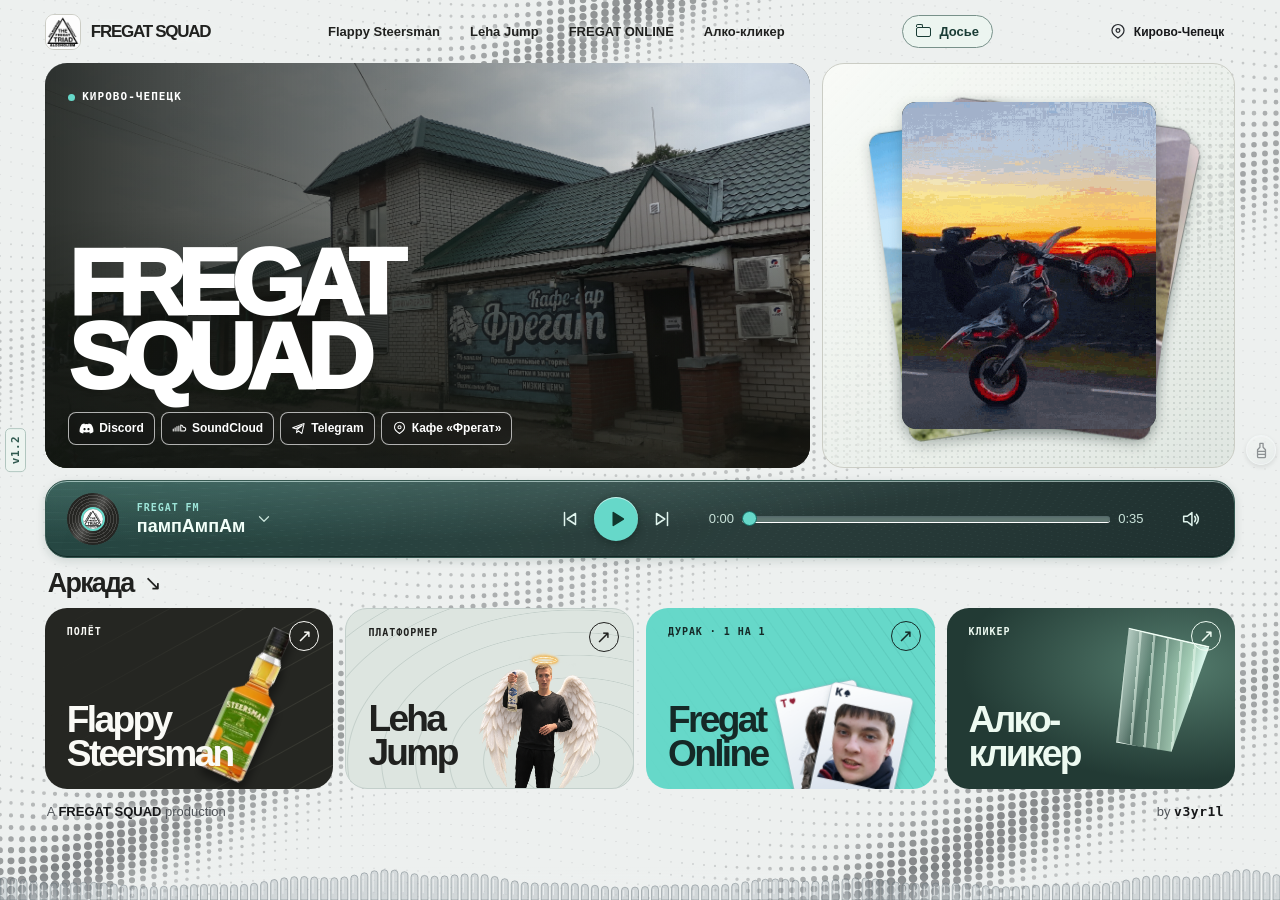
==== commit b92fa1cd: "Show site version v1.2 and update Fregat Coin typography" ====
--- a/index.html
+++ b/index.html
@@ -347,6 +347,7 @@
     <footer class="site-credit">
       <span>A <strong>FREGAT SQUAD</strong> production</span>
       <span class="site-credit-maker">by <strong>v3yr1l</strong></span>
+      <span class="site-version" title="Версия сайта">v1.2</span>
     </footer>
   </div>
   <div class="equalizer" aria-hidden="true"><canvas id="equalizer"></canvas></div>
--- a/bento.css
+++ b/bento.css
@@ -128,6 +128,29 @@
 .arcade .home-games { display: none; }
 .site-credit { align-self: stretch; justify-content: space-between; padding: 14px 2px; margin: 6px 0 0; background: none; box-shadow: none; border: 0; border-radius: 0; backdrop-filter: none; }
 .site-credit-maker { background: none; border: 0; box-shadow: none; }
+.site-version {
+  padding: 3px 6px;
+  border: 1px solid #b1c6bf;
+  border-radius: 5px;
+  background: #edf4f0;
+  color: #315a50;
+  font: 600 11px/1 Consolas, monospace;
+  letter-spacing: .04em;
+  text-shadow: none;
+}
+@media (min-width: 900px) {
+  .site-version {
+    position: fixed;
+    left: max(5px, env(safe-area-inset-left));
+    top: 50%;
+    writing-mode: vertical-rl;
+    transform: translateY(-50%) rotate(180deg);
+    padding: 7px 4px;
+  }
+}
+@media (max-width: 899px) {
+  .site-credit-maker { margin-left: auto; }
+}
 .bottle-button { right: 4px; width: 30px; height: 30px; }
 
 .arcade { --flight-glass: linear-gradient(135deg,#fafaf6f0,#efefe6ce); --flight-rim: #fff9; }
--- a/dossiers.css
+++ b/dossiers.css
@@ -69,6 +69,9 @@
 .file-identity h2 { margin: .12em 0 .4em; color: #24352c; font: bold clamp(26px,4.6vw,48px)/1.05 Georgia,serif; overflow-wrap: anywhere; }
 .file-fields { display: grid; grid-template-columns: auto 1fr; align-items: baseline; gap: 5px 12px; margin: 0; }
 .file-fields dd { margin: 0; font-weight: bold; }
+.file-alert-stamp { display: inline-block; margin: 12px 0 0; padding: 3px 8px; rotate: -3deg;
+  border: 3px double #914838; color: #853d2d; font: bold 12px/1.15 Consolas,monospace; text-transform: uppercase; letter-spacing: .1em; }
+.file-identity:has(.file-alert-stamp) h2 { font-size: clamp(22px,5.8vw,35px); }
 .file-photo { display: block; width: 100%; padding: 4px; border: 1px solid #abafa0; background: #fffdf4; box-shadow: 1px 3px 5px #32372b30; rotate: 2deg; cursor: zoom-in; }
 .file-photo img { display: block; width: 100%; aspect-ratio: 4/5; object-fit: cover; object-position: 50% 36%; }
 .file-notes, .file-album { padding: 12px 0; border-top: 1px solid #b8beb0; }
--- a/bar.css
+++ b/bar.css
@@ -13,7 +13,13 @@
 .bar-heading span { color: #b0d7c3; }
 .bar-wallet { align-items: baseline; flex-wrap: wrap; margin-top: clamp(7px,2vh,24px); line-height: 1; }
 .bar-wallet strong { font: 800 clamp(31px,5.5vw,86px)/1 "Segoe UI",sans-serif; letter-spacing: -.07em; font-variant-numeric: tabular-nums; }
-.bar-wallet span { font: italic 500 clamp(15px,2vw,27px)/1 Georgia,serif; color: #b4e9d0; }
+.bar-wallet span {
+  font: 650 clamp(13px,1.25vw,19px)/1.2 "Segoe UI", Arial, sans-serif;
+  letter-spacing: .08em;
+  text-transform: uppercase;
+  color: #b4e9d0;
+  white-space: nowrap;
+}
 .bar-scene { position: relative; min-height: 0; display: grid; place-items: center; container-type: size; }
 .bar-halo { position: absolute; left: 50%; top: 52%; translate: -50% -50%; width: min(86cqw,91cqh); aspect-ratio: 1; border-radius: 50%; border: 1px solid #d3ffdc1a; box-shadow: 0 0 0 14px #bdfcd806,0 0 0 30px #dcffe506; background: radial-gradient(circle,#adecce11,transparent 68%); }
 #bar-tap { position: relative; width: min(77cqw,82cqh,330px); aspect-ratio: 1; display: grid; place-items: center; background: transparent; padding: 0; border: 0; cursor: pointer; touch-action: manipulation; user-select: none; -webkit-tap-highlight-color: transparent; }
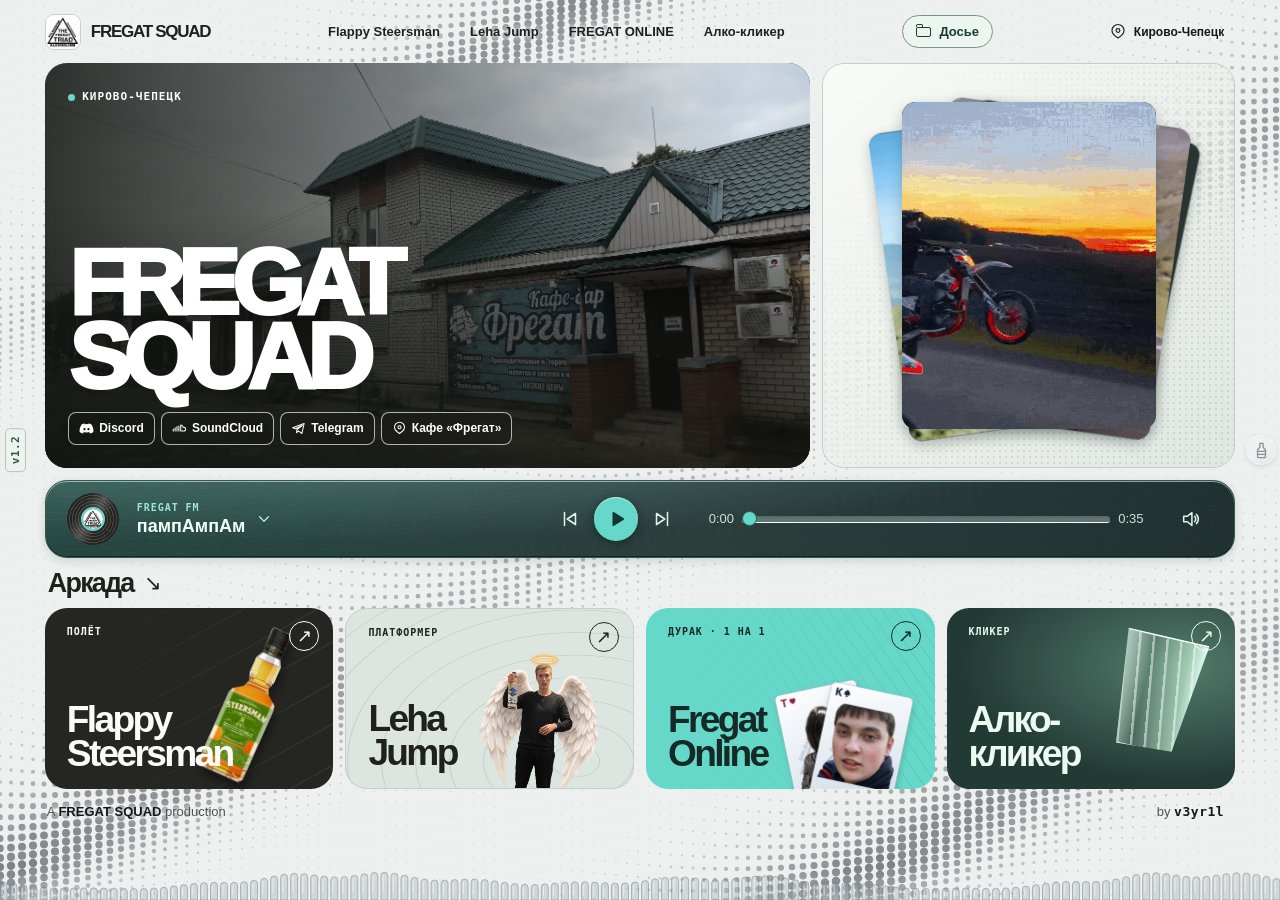
==== commit 0c05596c: "Publish squad dossiers, portrait framing and gallery video" ====
--- a/index.html
+++ b/index.html
@@ -65,7 +65,9 @@
             <span class="card" data-depth="0"><img src="media/pitabaik1.gif" alt="Питбайк на закате"></span>
             <span class="card" data-depth="1" aria-hidden="true"><img src="media/pitbaik2.gif" alt="Питбайк, второй кадр"></span>
             <span class="card" data-depth="2" aria-hidden="true"><img src="media/pitbaik3.gif" alt="Питбайк, третий кадр"></span>
-            <span class="card" data-depth="3" aria-hidden="true"><img src="media/surprise.jpg" alt="Сюрприз"></span>
+            <span class="card" data-depth="3" aria-hidden="true">
+              <video src="media/motorcycle-tricks-red-bull.mp4" muted loop playsinline preload="metadata" aria-label="Мотоциклетные трюки"></video>
+            </span>
           </button>
         </section>
       </div>
--- a/style.css
+++ b/style.css
@@ -252,7 +252,7 @@
 .card[data-depth="2"] { --pose: translate(-8%, 2%) rotate(-8deg) scale(.95); z-index: 2; }
 .card[data-depth="3"] { --pose: translate(12%, 0%) rotate(12deg) scale(.9); z-index: 1; }
 .deck:hover .card[data-depth="0"] { border-color: #fff; transform: translateY(-3px) rotate(-1deg); }
-.card img { display: block; width: 100%; height: 100%; border-radius: 11px; object-fit: cover; }
+.card :is(img, video) { display: block; width: 100%; height: 100%; border-radius: 11px; object-fit: cover; }
 
 .player {
   position: relative;
--- a/bento.css
+++ b/bento.css
@@ -71,7 +71,7 @@
 .home-games h2 { margin: 0; font-size: clamp(23px, 2.1vw, 34px); line-height: 1; letter-spacing: -.065em; }
 .deck { aspect-ratio: 4 / 5.15; }
 .card { border: 0; border-radius: 14px; padding: 0; background: #2c3533; box-shadow: 0 5px 14px #172c2740; }
-.card img { border-radius: inherit; }
+.card :is(img, video) { border-radius: inherit; }
 
 .player, .arcade .player { margin: 12px 0 0; padding: 13px 22px; border-radius: var(--tile-radius); }
 .player { color: #f2fff9; }
--- a/dossiers.css
+++ b/dossiers.css
@@ -41,8 +41,27 @@
 .wanted-paper i:nth-child(2) { top: 79.8%; height: 13.4%; background-size: 100% 746%; background-position: center 58%; }
 .wanted-paper i:last-child { bottom: 0; height: 7%; background-size: 100% 1429%; background-position: bottom; }
 .pasted-photo { position: absolute; inset: 26% 13% 22%; padding: 1.3%; background: #ede2c8; rotate: -1.5deg; box-shadow: 1px 2px 3px #3b1c0e88; }
-.pasted-photo img { display: block; width: 100%; height: 100%; object-fit: cover; object-position: 50% 36%; }
-.poster-name { position: absolute; left: 0; bottom: 0; padding: .2em .5em; color: #30291d; background: #efe8d5; font: bold 6.6cqw/1.05 Consolas,monospace; }
+.poster-crop {
+  display: block;
+  width: 100%;
+  height: 100%;
+  background: center / cover no-repeat;
+  background-size: var(--portrait-width, cover);
+  background-position: var(--portrait-position, center);
+}
+.poster-crop[data-member="sevych"]    { --portrait-position: 50% 45%; }
+.poster-crop[data-member="kishiomi"]  { --portrait-width: 220%; --portrait-position: 0% 48%; filter: brightness(1.2); }
+.poster-crop[data-member="vlados"]    { --portrait-position: 50% 14%; }
+.poster-crop[data-member="shurik"]    { --portrait-width: 155%; --portrait-position: 41% 3%; }
+.poster-crop[data-member="echo"]      { --portrait-width: 226%; --portrait-position: 45% 20%; }
+.poster-crop[data-member="asel"]      { --portrait-width: 225%; --portrait-position: 86% 17%; }
+.poster-crop[data-member="fotograf"]  { --portrait-width: 150%; --portrait-position: 64% 19%; filter: brightness(1.15); }
+.poster-crop[data-member="pumba"]     { --portrait-position: 50% 86%; }
+.poster-crop[data-member="leha"]      { --portrait-width: 295%; --portrait-position: 48% 11%; }
+.poster-crop[data-member="kiryundel"] { --portrait-width: 132%; --portrait-position: 50% 12%; }
+.poster-crop[data-member="vzuril"]    { --portrait-width: 223%; --portrait-position: 50% 47%; }
+.poster-crop[data-member="vzhe"]      { --portrait-width: 183%; --portrait-position: 44% 34%; }
+.poster-crop[data-member="boss"]      { --portrait-position: 50% 100%; }
 .poster-reward { position: absolute; inset: 80% 8% 6.5%; display: grid; place-content: center; border-block: 1px solid #62401b;
   white-space: nowrap; color: #39220f; font: bold 10.4cqw/1 Georgia,serif; letter-spacing: -.055em; }
 @media (hover:hover) { .wanted-poster:hover { scale: 1.09; rotate: 0deg; filter: drop-shadow(2px 7px 5px #0c150fb3); } }
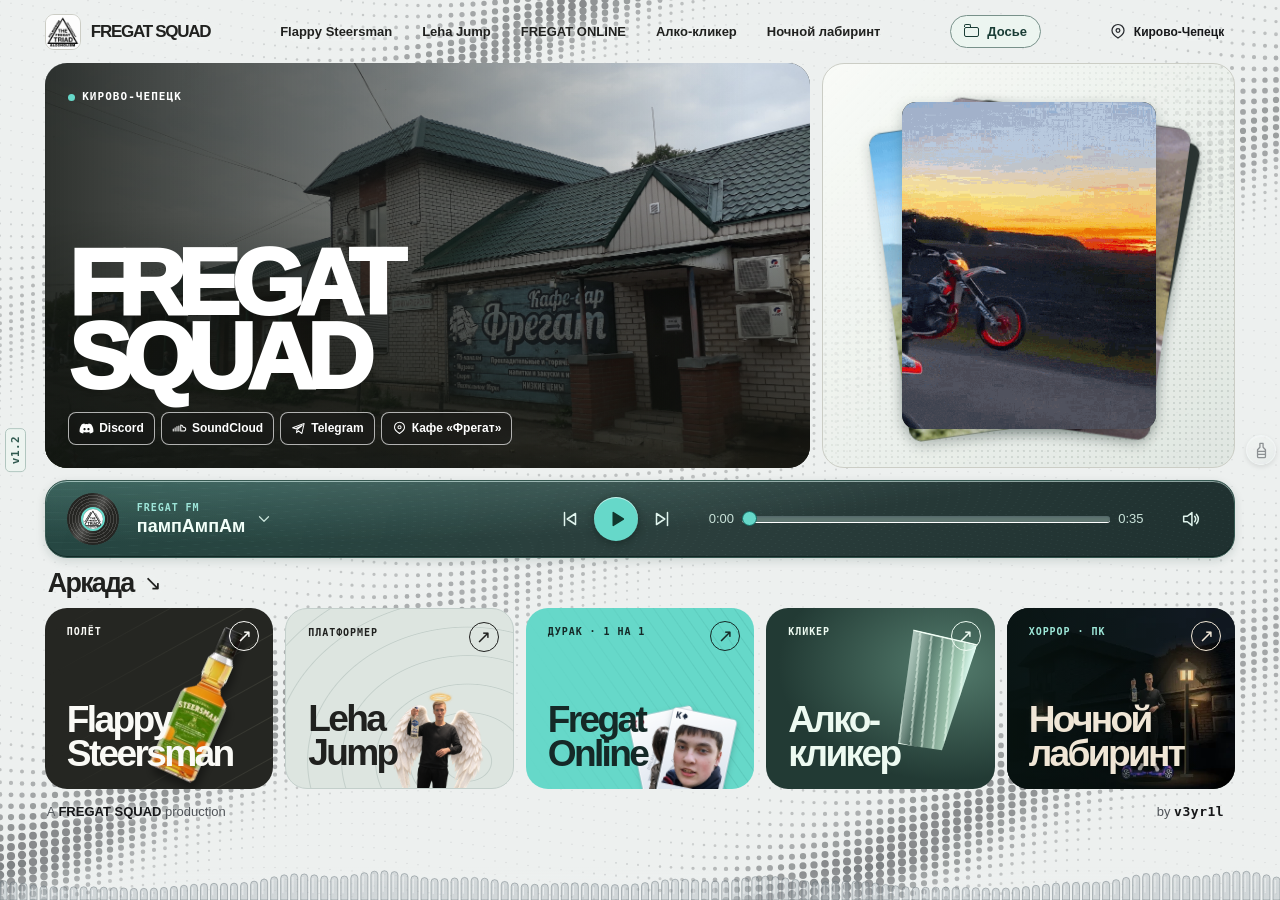
==== commit ab1fceed: "Publish Night Maze arcade with filtered horizontal mouse look" ====
--- a/index.html
+++ b/index.html
@@ -40,6 +40,7 @@
         <a href="#leha-jump">Leha Jump</a>
         <a href="#fregat-online">FREGAT ONLINE</a>
         <a href="#alko-clicker">Алко-кликер</a>
+        <a href="#night-maze">Ночной лабиринт</a>
       </nav>
       <a class="archive-link" href="#dossiers"><i aria-hidden="true"></i>Досье</a>
       <a class="city" href="https://yandex.ru/maps/org/fregat/206045547952/?ll=50.057565%2C58.547679&amp;z=14" target="_blank" rel="noopener">
@@ -269,6 +270,7 @@
           </div>
         </dialog>
       </section>
+      <section class="maze-view" data-game-view="night-maze" data-game-title="Ночной лабиринт" aria-label="Ночной лабиринт" hidden></section>
       <section class="player" aria-label="Музыка FREGAT SQUAD">
         <audio id="audio" src="media/music/00_pampam.mp3" preload="metadata"></audio>
         <div class="track">
@@ -343,6 +345,12 @@
             <span class="game-kind">Кликер</span><strong>Алко-<br>кликер</strong>
             <span class="game-art bar-tile-glass" aria-hidden="true"></span><span class="tile-arrow" aria-hidden="true">↗</span>
           </a>
+          <a class="game-tile game-night" href="#night-maze">
+            <span class="game-kind">Хоррор · ПК</span>
+            <strong>Ночной<br>лабиринт</strong>
+            <img class="game-art night-cover" src="media/night-maze.webp" alt="">
+            <span class="tile-arrow" aria-hidden="true">↗</span>
+          </a>
         </div>
       </section>
     </main>
--- a/bar.css
+++ b/bar.css
@@ -117,3 +117,15 @@
   .bar-heading,.bar-rates { padding-block: 3px; margin: 0; }
 }
 @media (prefers-reduced-motion: reduce) { .bar-fill { transition: none; } }
+.game-tiles{grid-template-columns:repeat(5,minmax(0,1fr))}
+.game-night{color:#f0e6d6;background:radial-gradient(ellipse at 82% 42%,#695135 0,#2f3630 20%,#111d1b 54%,#111718)}
+.game-night .night-cover{inset:0;width:100%;height:100%;object-fit:cover;z-index:-2}
+.game-night::before{content:"";position:absolute;inset:0;z-index:-1;background:linear-gradient(90deg,#081411da,#08141177 53%,transparent 85%)}
+.game-night .game-kind{color:#9ee7d8}
+.maze-view{min-width:0;min-height:0;overflow:hidden;border-radius:var(--tile-radius);background:#101815}
+.maze-view iframe{width:100%;height:100%;border:0;display:block}
+.in-maze main{grid-template-rows:minmax(0,1fr)}
+.in-maze .player,.in-maze .bottle-button{display:none}
+.maze-expanded .maze-view{position:fixed;inset:0;z-index:9999;border-radius:0}
+.game-night strong{z-index:1}
+@media(max-width:680px){.game-tiles{grid-template-columns:repeat(5,minmax(0,1fr))}.game-night strong{font-size:clamp(11px,3vw,17px)}}
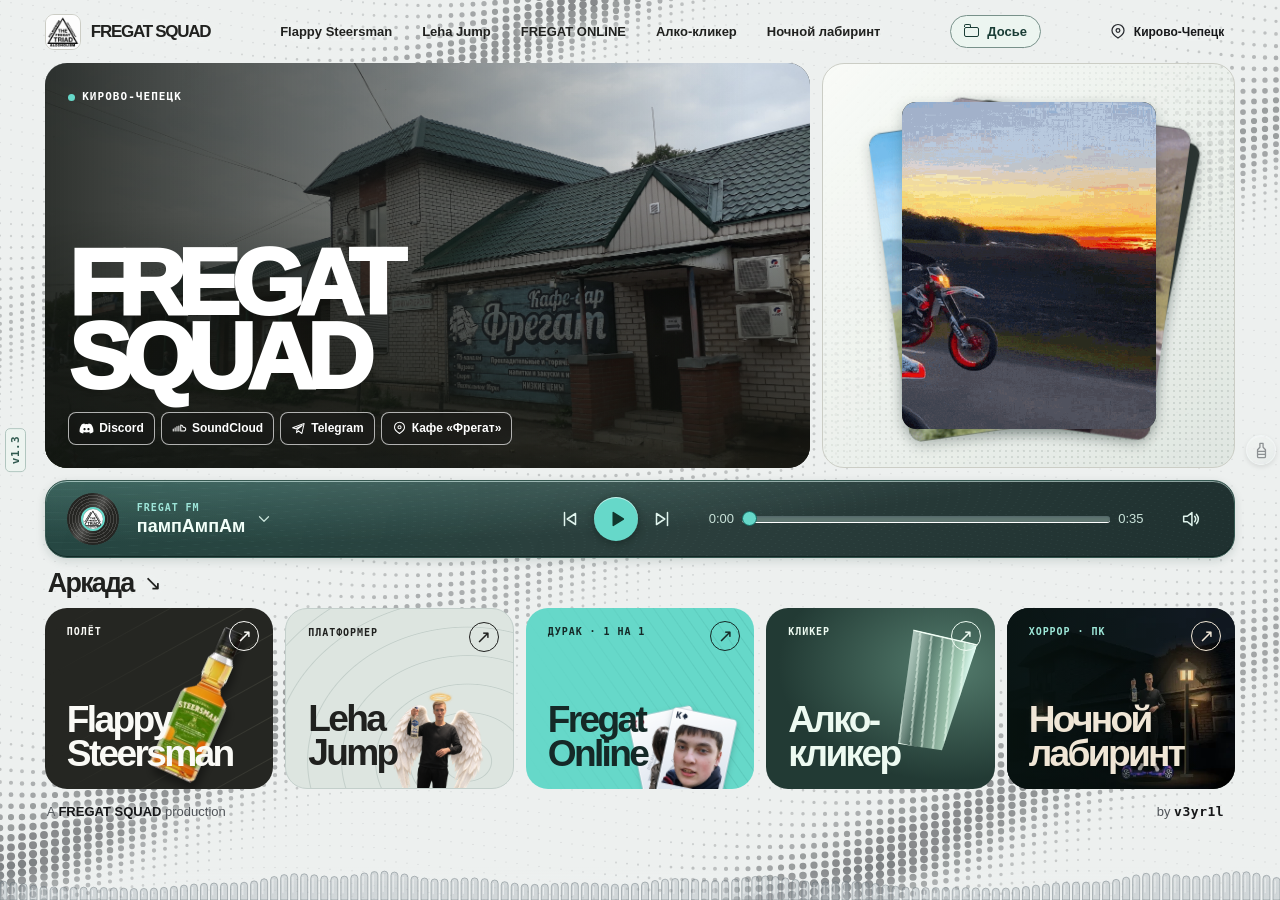
==== commit 52797db3: "Add quiet movement-based footsteps and release v1.3" ====
--- a/index.html
+++ b/index.html
@@ -357,7 +357,7 @@
     <footer class="site-credit">
       <span>A <strong>FREGAT SQUAD</strong> production</span>
       <span class="site-credit-maker">by <strong>v3yr1l</strong></span>
-      <span class="site-version" title="Версия сайта">v1.2</span>
+      <span class="site-version" title="Версия сайта">v1.3</span>
     </footer>
   </div>
   <div class="equalizer" aria-hidden="true"><canvas id="equalizer"></canvas></div>
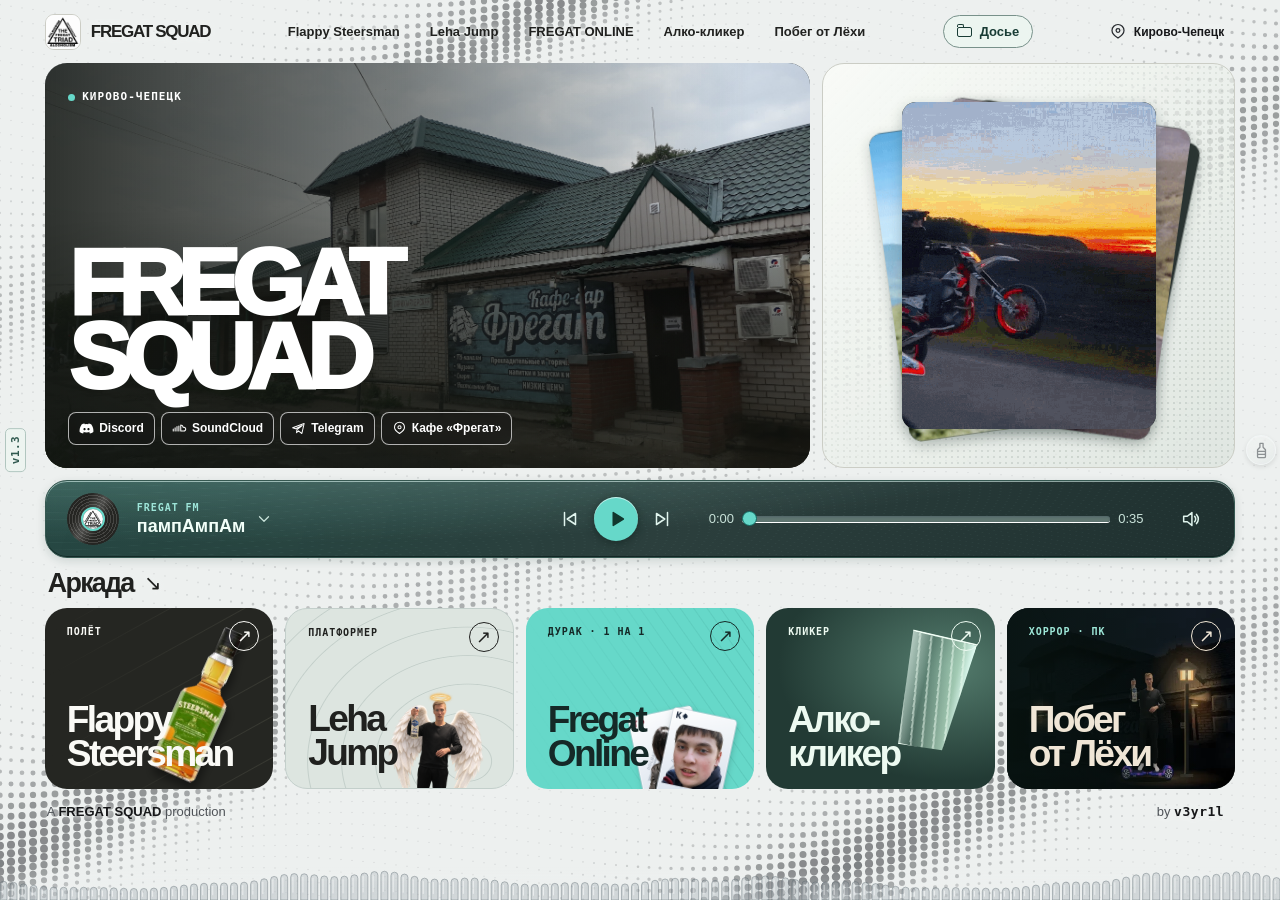
==== commit 00520e58: "Rename arcade game to Побег от Лёхи" ====
--- a/index.html
+++ b/index.html
@@ -40,7 +40,7 @@
         <a href="#leha-jump">Leha Jump</a>
         <a href="#fregat-online">FREGAT ONLINE</a>
         <a href="#alko-clicker">Алко-кликер</a>
-        <a href="#night-maze">Ночной лабиринт</a>
+        <a href="#night-maze">Побег от Лёхи</a>
       </nav>
       <a class="archive-link" href="#dossiers"><i aria-hidden="true"></i>Досье</a>
       <a class="city" href="https://yandex.ru/maps/org/fregat/206045547952/?ll=50.057565%2C58.547679&amp;z=14" target="_blank" rel="noopener">
@@ -270,7 +270,7 @@
           </div>
         </dialog>
       </section>
-      <section class="maze-view" data-game-view="night-maze" data-game-title="Ночной лабиринт" aria-label="Ночной лабиринт" hidden></section>
+      <section class="maze-view" data-game-view="night-maze" data-game-title="Побег от Лёхи" aria-label="Побег от Лёхи" hidden></section>
       <section class="player" aria-label="Музыка FREGAT SQUAD">
         <audio id="audio" src="media/music/00_pampam.mp3" preload="metadata"></audio>
         <div class="track">
@@ -347,7 +347,7 @@
           </a>
           <a class="game-tile game-night" href="#night-maze">
             <span class="game-kind">Хоррор · ПК</span>
-            <strong>Ночной<br>лабиринт</strong>
+            <strong>Побег<br>от Лёхи</strong>
             <img class="game-art night-cover" src="media/night-maze.webp" alt="">
             <span class="tile-arrow" aria-hidden="true">↗</span>
           </a>
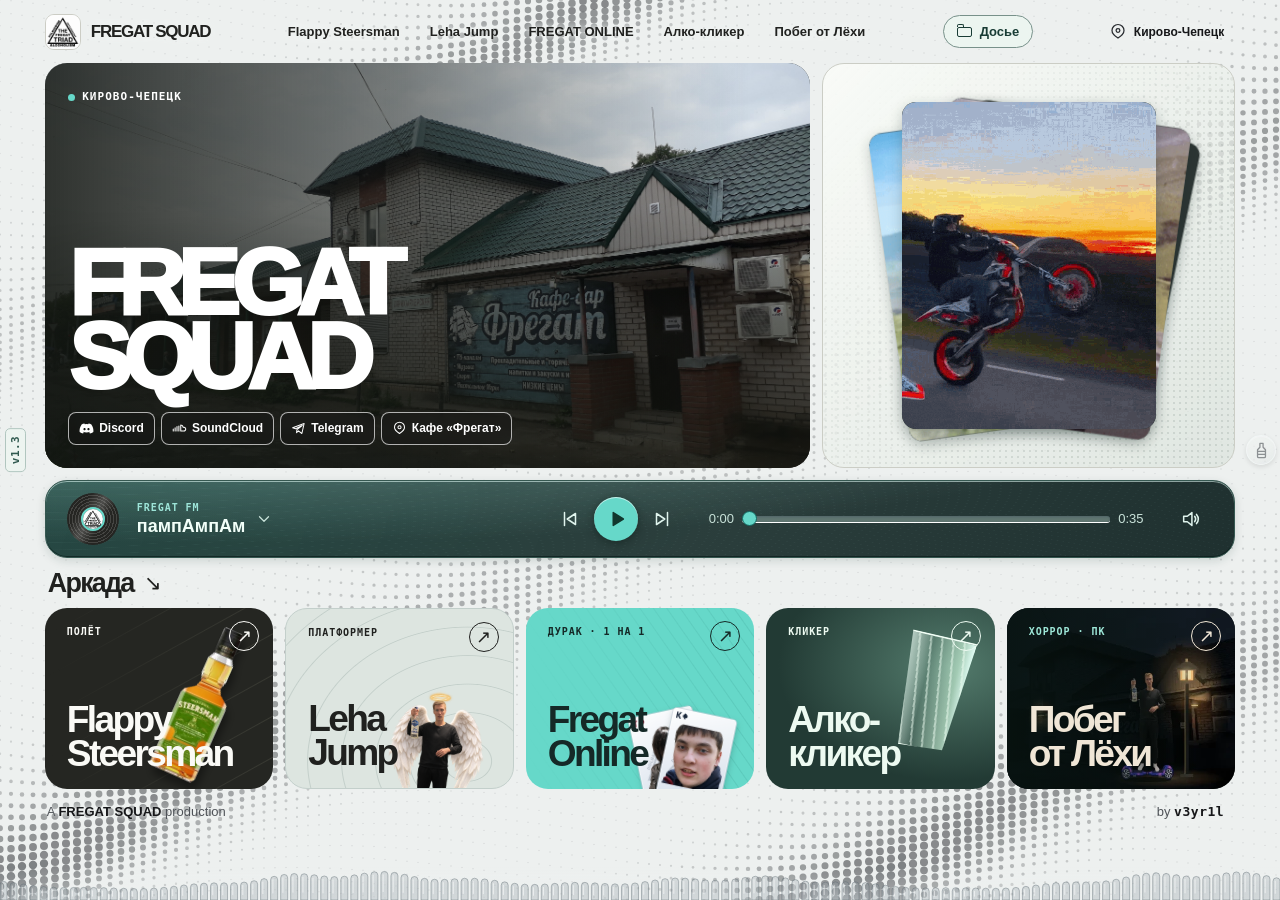
==== commit 13ccfc4f: "Submit deterministic arcade replays for server-verified rankings" ====
--- a/index.html
+++ b/index.html
@@ -20,9 +20,10 @@
   <script src="spectra.js" defer></script>
   <script src="soundcloud-player.js" defer></script>
   <script src="site.js?v=equalizer-wave" defer></script>
-  <script src="arcade.js?v=leaderboards" defer></script>
-  <script src="flappy.js?v=leaderboards" defer></script>
-  <script src="jump.js?v=leaderboards" defer></script>
+  <script src="run-rules.js?v=1" defer></script>
+  <script src="arcade.js?v=replay1" defer></script>
+  <script src="flappy.js?v=replay1" defer></script>
+  <script src="jump.js?v=replay1" defer></script>
   <script src="durak.js" defer></script>
   <script src="vendor/gsap.min.js" defer></script>
   <script src="bento.js" defer></script>
@@ -108,7 +109,7 @@
               </table>
             </div>
             <button type="button" class="flight-leaders-button" data-leaders-more hidden>Все рекорды</button>
-            <button type="button" class="flight-leaders-button" data-leaders-import hidden>Перенести рекорды из этого браузера</button>
+
             <small class="flight-leaders-scope" data-leaders-feedback role="status"></small>
           </details>
         </div>
@@ -152,7 +153,7 @@
               </table>
             </div>
             <button type="button" class="flight-leaders-button" data-leaders-more hidden>Все рекорды</button>
-            <button type="button" class="flight-leaders-button" data-leaders-import hidden>Перенести рекорды из этого браузера</button>
+
             <small class="flight-leaders-scope" data-leaders-feedback role="status"></small>
           </details>
         </div>
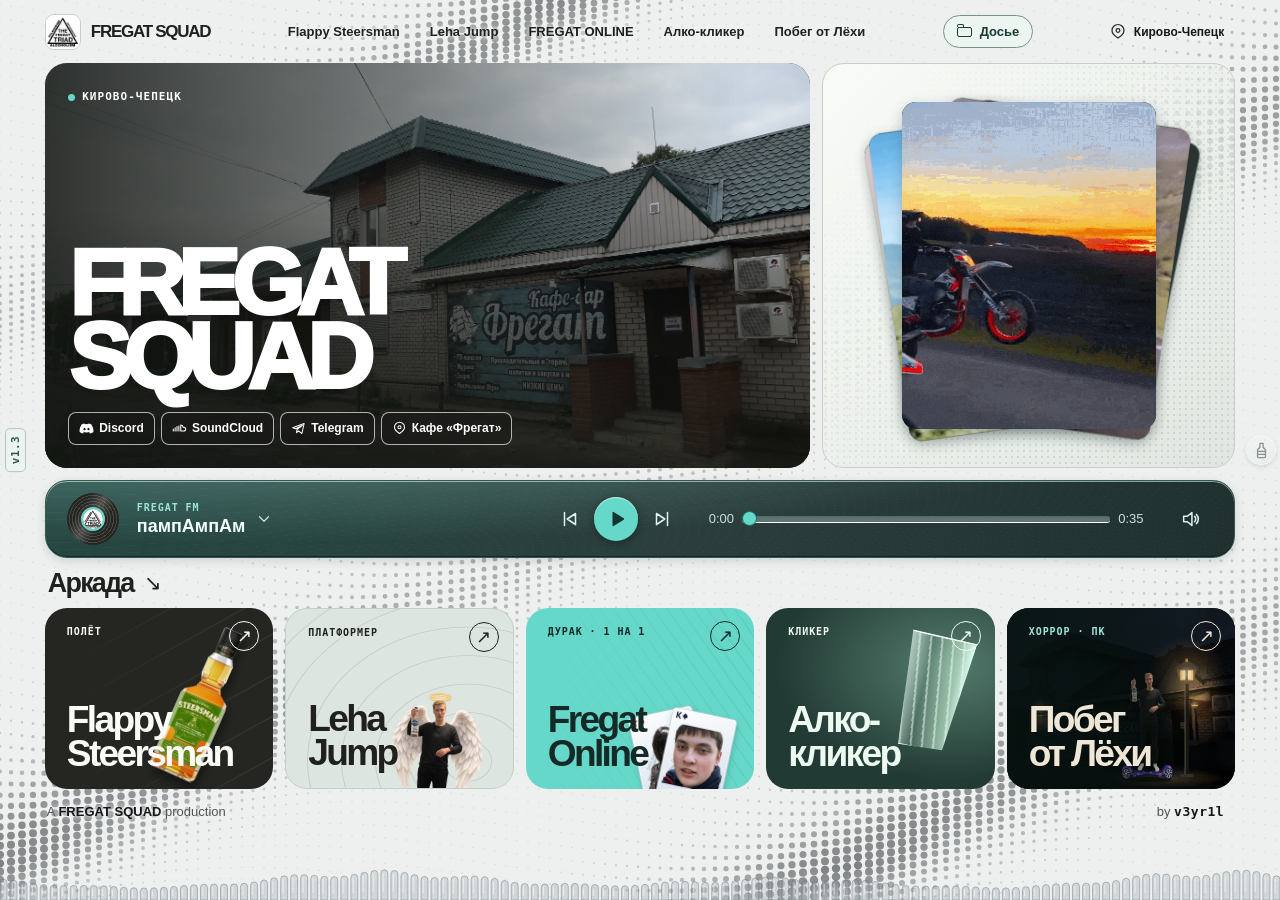
==== commit 2e6f99c6: "Add portrait to home gallery rotation" ====
--- a/index.html
+++ b/index.html
@@ -70,6 +70,7 @@
             <span class="card" data-depth="3" aria-hidden="true">
               <video src="media/motorcycle-tricks-red-bull.mp4" muted loop playsinline preload="metadata" aria-label="Мотоциклетные трюки"></video>
             </span>
+            <span class="card" data-depth="4" aria-hidden="true"><img src="media/surprise.jpg" alt="Девушка в чёрной блузке"></span>
           </button>
         </section>
       </div>
--- a/style.css
+++ b/style.css
@@ -251,6 +251,7 @@
 .card[data-depth="1"] { --pose: translate(8%, 1%) rotate(8deg) scale(.96); z-index: 3; }
 .card[data-depth="2"] { --pose: translate(-8%, 2%) rotate(-8deg) scale(.95); z-index: 2; }
 .card[data-depth="3"] { --pose: translate(12%, 0%) rotate(12deg) scale(.9); z-index: 1; }
+.card[data-depth="4"] { --pose: translate(-11%, 1%) rotate(-10deg) scale(.9); z-index: 0; }
 .deck:hover .card[data-depth="0"] { border-color: #fff; transform: translateY(-3px) rotate(-1deg); }
 .card :is(img, video) { display: block; width: 100%; height: 100%; border-radius: 11px; object-fit: cover; }
 
